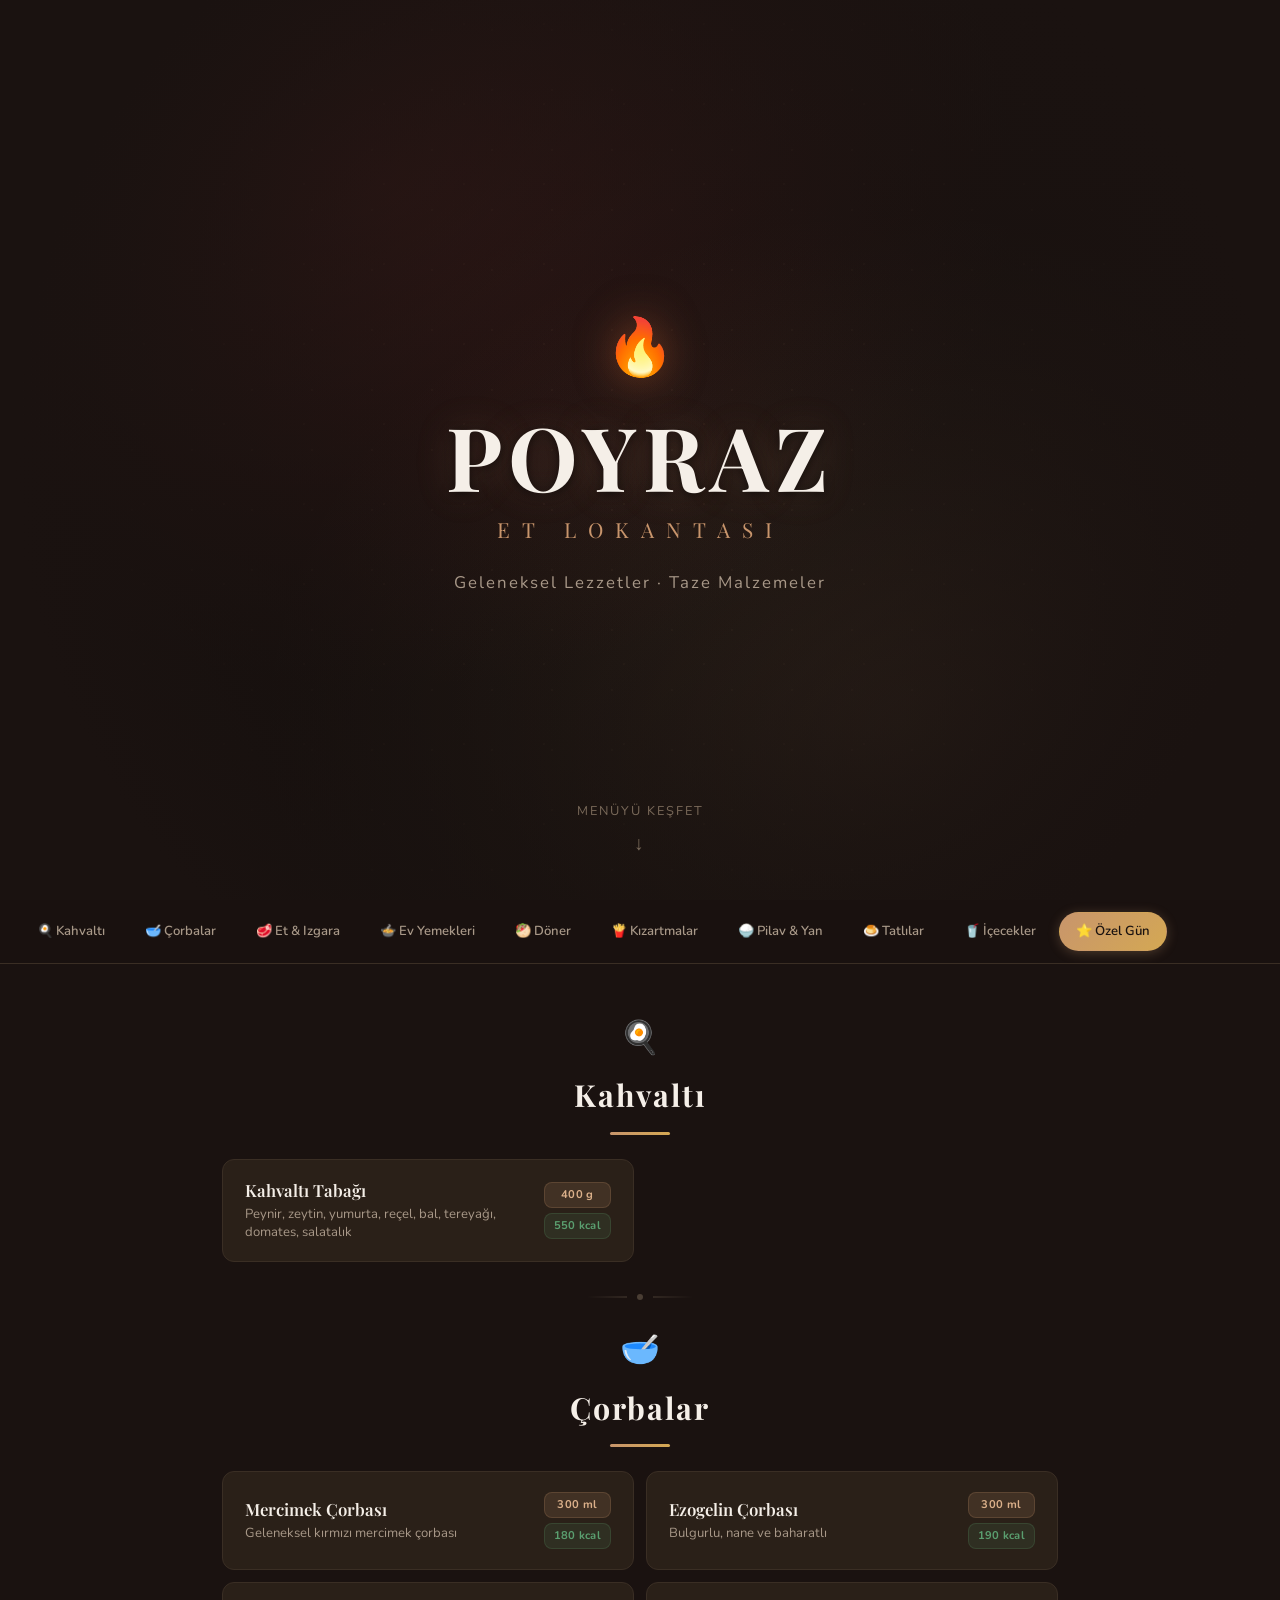
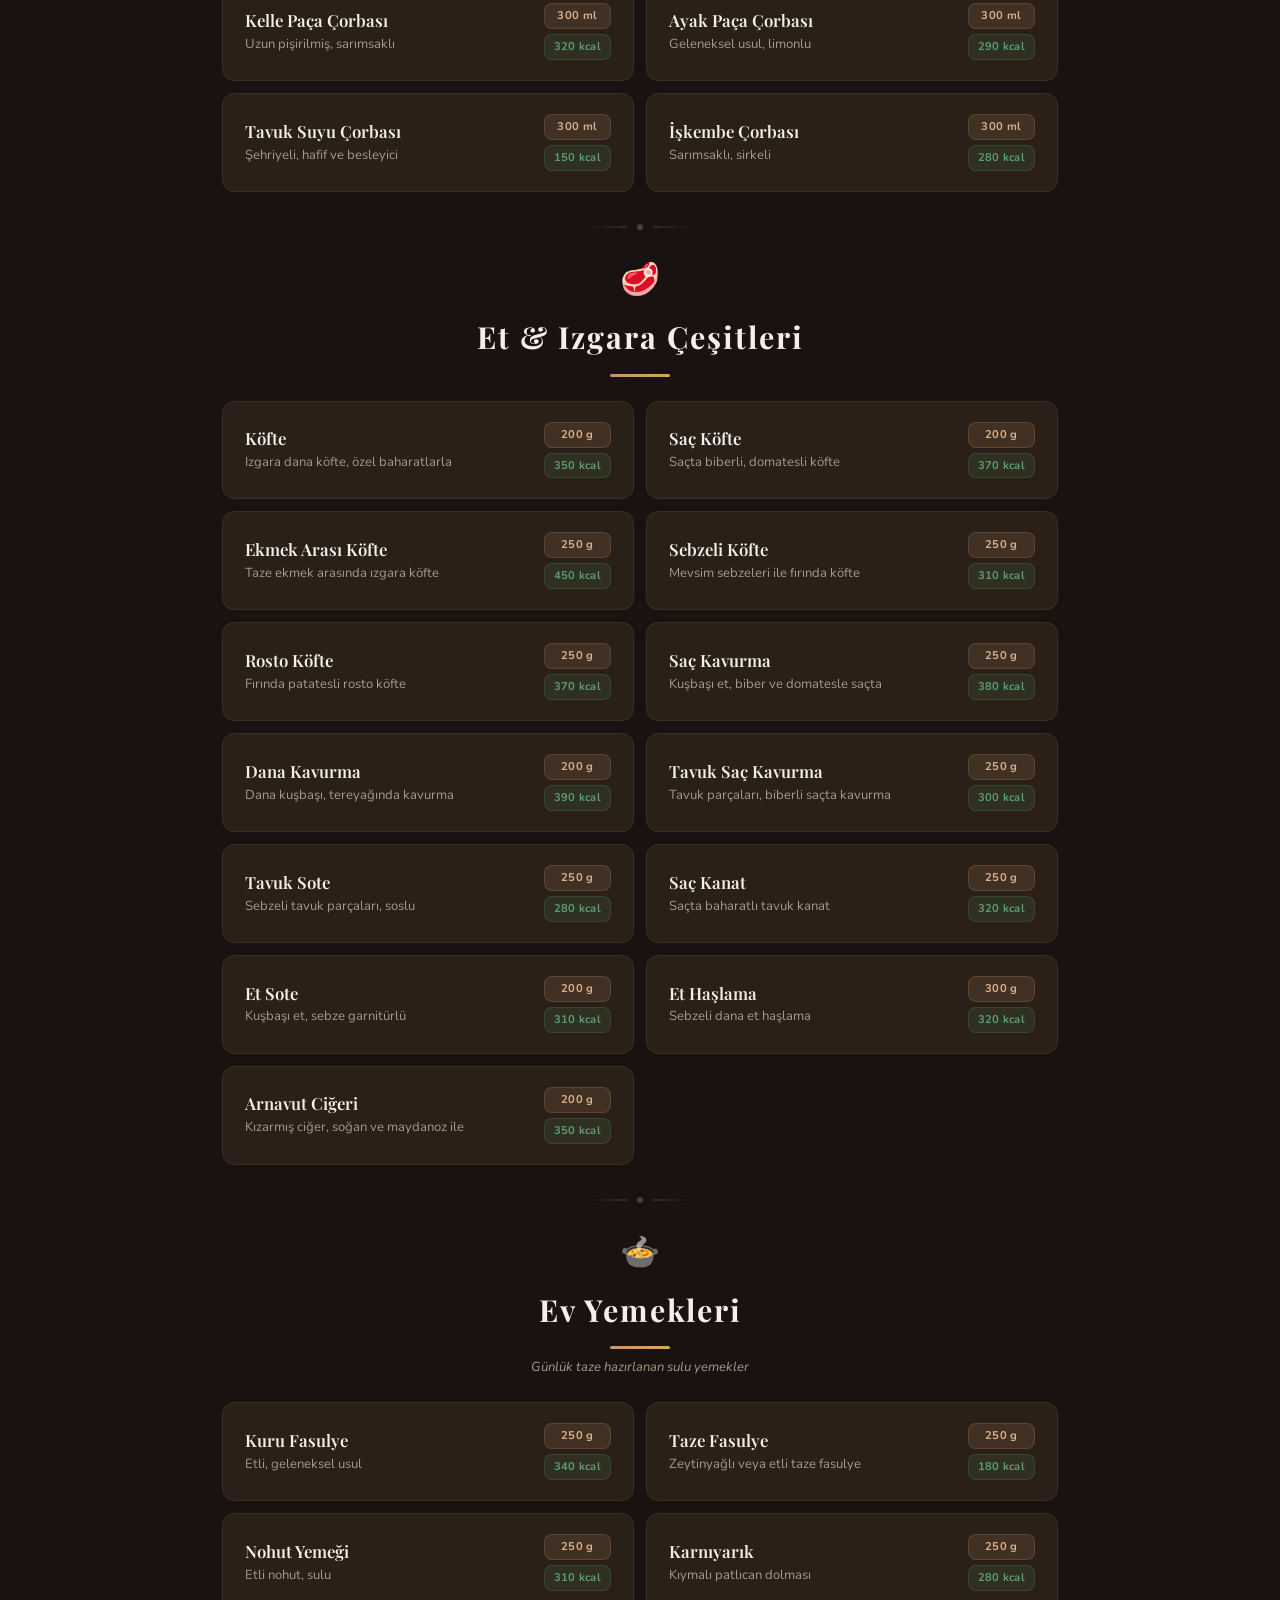
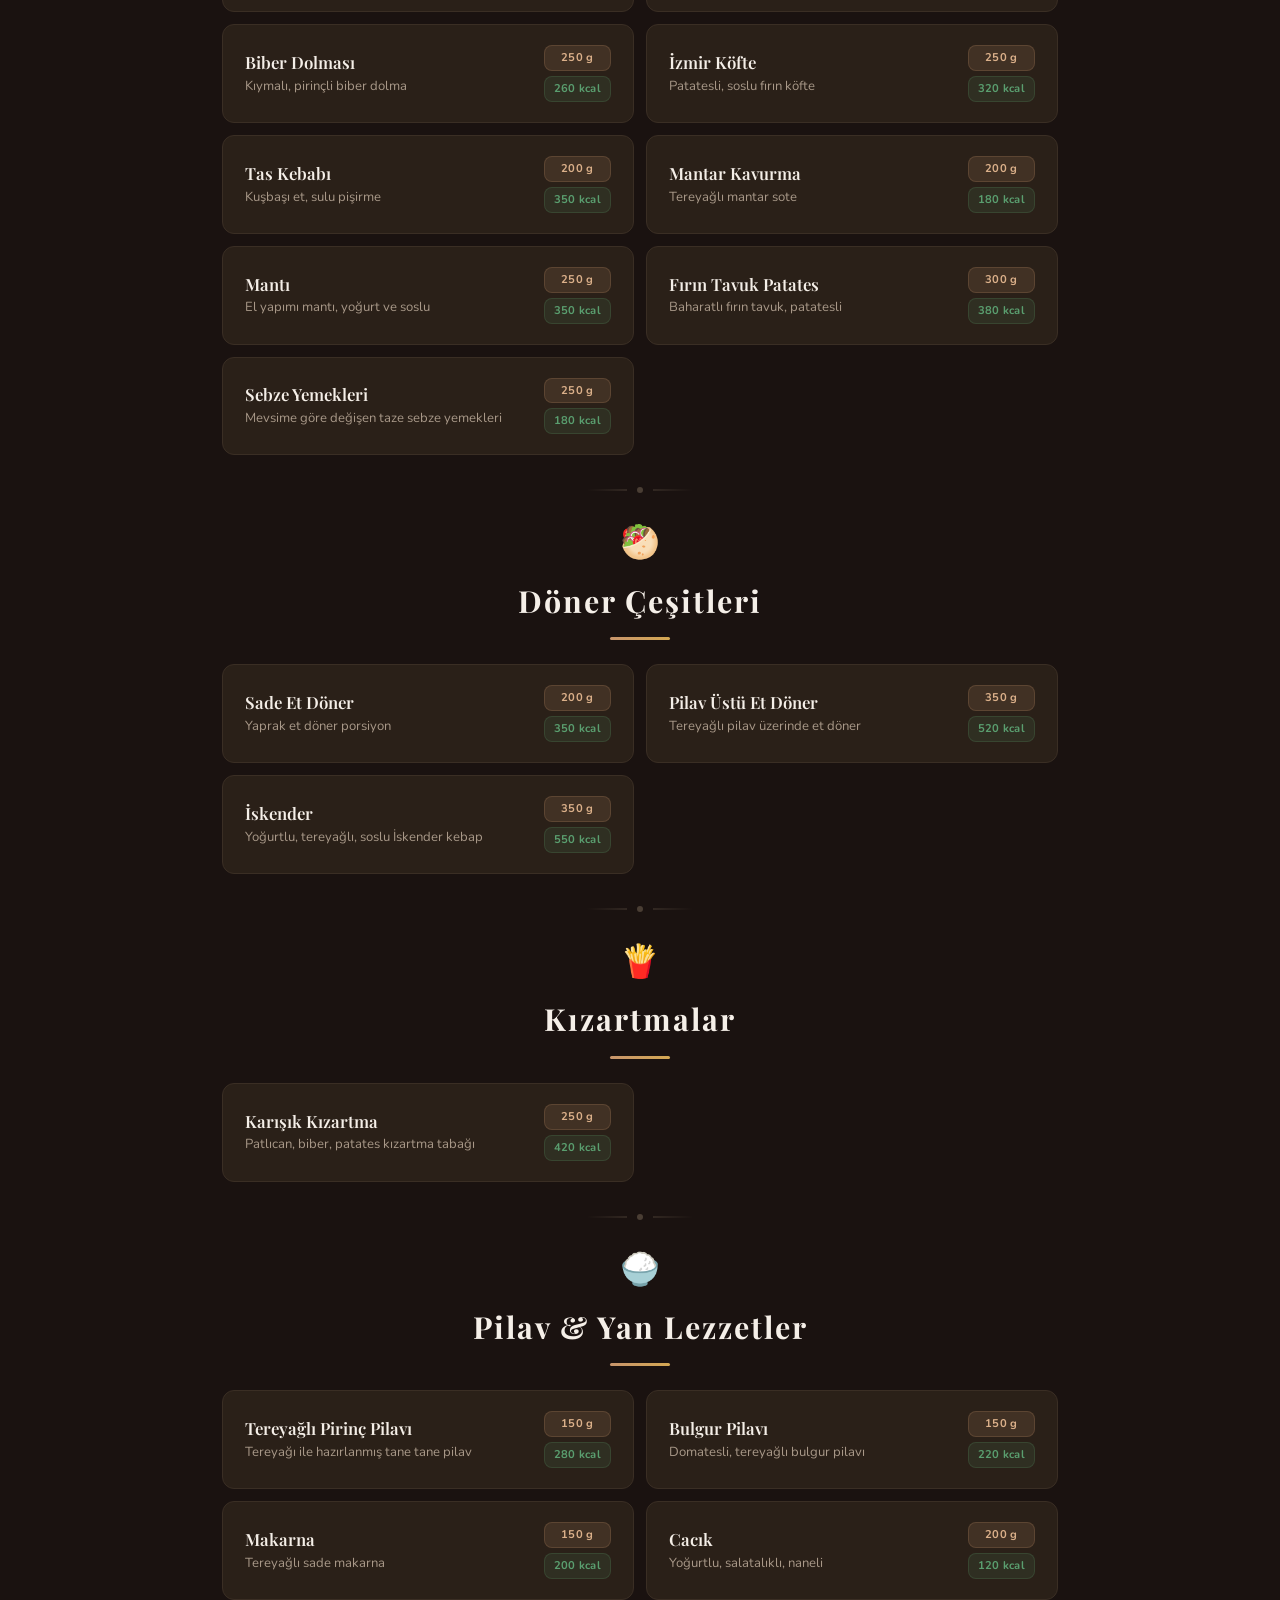
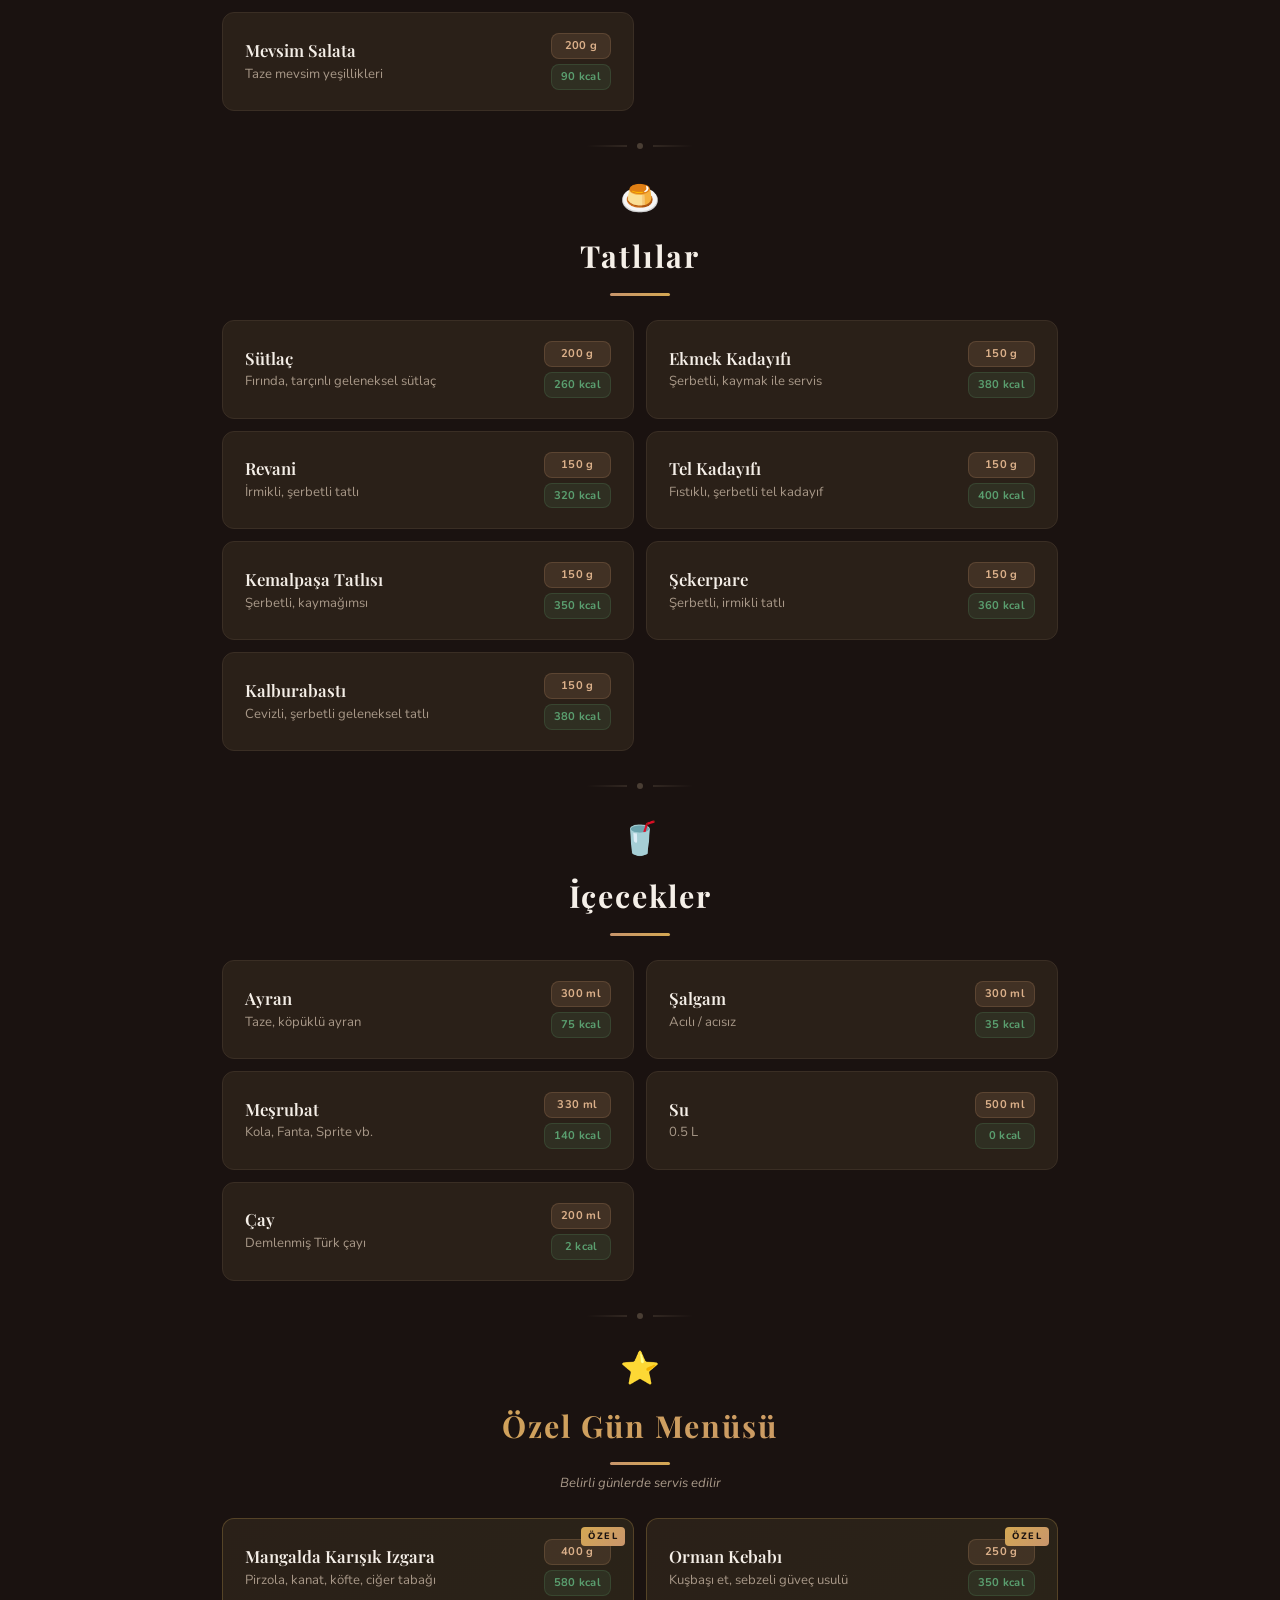
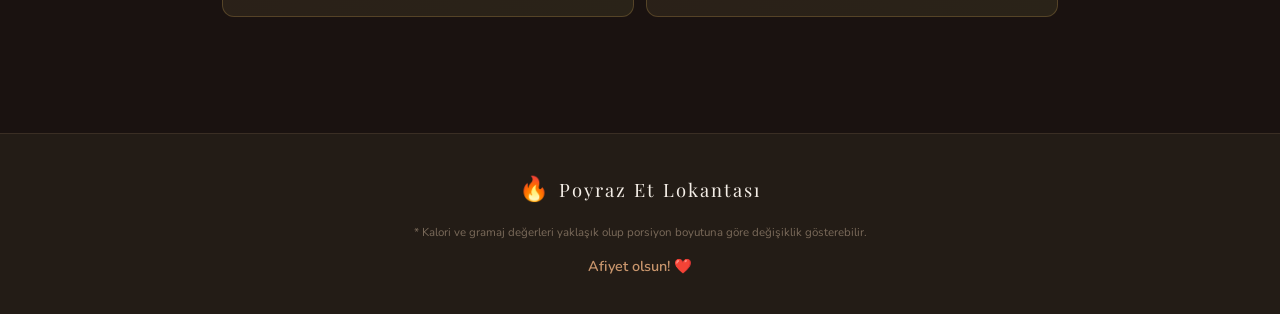
==== index.html @ df03759b "Poyraz Et Lokantası - Dijital Menü" ====
<!DOCTYPE html>
<html lang="tr">
<head>
    <meta charset="UTF-8">
    <meta name="viewport" content="width=device-width, initial-scale=1.0, maximum-scale=5.0">
    <title>Poyraz Et Lokantası - Menü</title>
    <meta name="description" content="Poyraz Et Lokantası dijital menüsü. Taze, lezzetli ev yemekleri ve ızgara çeşitleri.">
    <meta name="theme-color" content="#1a1210">
    <link rel="preconnect" href="https://fonts.googleapis.com">
    <link rel="preconnect" href="https://fonts.gstatic.com" crossorigin>
    <link href="https://fonts.googleapis.com/css2?family=Playfair+Display:wght@400;600;700&family=Nunito:wght@400;500;600;700&display=swap" rel="stylesheet">
    <link rel="stylesheet" href="style.css">
</head>
<body>

    <!-- Hero / Header -->
    <header class="hero">
        <div class="hero-overlay"></div>
        <div class="hero-content">
            <div class="logo-wrapper">
                <div class="logo-icon">🔥</div>
                <h1 class="logo-text">Poyraz</h1>
                <p class="logo-subtitle">ET LOKANTASI</p>
            </div>
            <p class="hero-tagline">Geleneksel Lezzetler · Taze Malzemeler</p>
        </div>
        <div class="scroll-hint">
            <span>Menüyü Keşfet</span>
            <div class="scroll-arrow">↓</div>
        </div>
    </header>

    <!-- Category Navigation -->
    <nav class="category-nav" id="categoryNav">
        <div class="nav-inner">
            <a href="#kahvalti" class="nav-link active">🍳 Kahvaltı</a>
            <a href="#corbalar" class="nav-link">🥣 Çorbalar</a>
            <a href="#et-izgara" class="nav-link">🥩 Et & Izgara</a>
            <a href="#ev-yemekleri" class="nav-link">🍲 Ev Yemekleri</a>
            <a href="#doner" class="nav-link">🥙 Döner</a>
            <a href="#kizartmalar" class="nav-link">🍟 Kızartmalar</a>
            <a href="#pilav-yan" class="nav-link">🍚 Pilav & Yan</a>
            <a href="#tatlilar" class="nav-link">🍮 Tatlılar</a>
            <a href="#icecekler" class="nav-link">🥤 İçecekler</a>
            <a href="#ozel-gun" class="nav-link">⭐ Özel Gün</a>
        </div>
    </nav>

    <!-- Main Menu Content -->
    <main class="menu-container">

        <!-- ═══════════ Kahvaltı ═══════════ -->
        <section class="menu-section reveal-section" id="kahvalti">
            <div class="section-header">
                <span class="section-icon">🍳</span>
                <h2>Kahvaltı</h2>
                <div class="section-line"></div>
            </div>
            <div class="menu-grid">
                <div class="menu-card">
                    <div class="card-content">
                        <h3 class="item-name">Kahvaltı Tabağı</h3>
                        <p class="item-desc">Peynir, zeytin, yumurta, reçel, bal, tereyağı, domates, salatalık</p>
                    </div>
                    <div class="card-info">
                        <span class="badge badge-gram">400 g</span>
                        <span class="badge badge-cal">550 kcal</span>
                    </div>
                </div>
            </div>
        </section>

        <div class="section-divider"><span class="divider-dot"></span></div>

        <!-- ═══════════ Çorbalar ═══════════ -->
        <section class="menu-section reveal-section" id="corbalar">
            <div class="section-header">
                <span class="section-icon">🥣</span>
                <h2>Çorbalar</h2>
                <div class="section-line"></div>
            </div>
            <div class="menu-grid">
                <div class="menu-card">
                    <div class="card-content">
                        <h3 class="item-name">Mercimek Çorbası</h3>
                        <p class="item-desc">Geleneksel kırmızı mercimek çorbası</p>
                    </div>
                    <div class="card-info">
                        <span class="badge badge-gram">300 ml</span>
                        <span class="badge badge-cal">180 kcal</span>
                    </div>
                </div>
                <div class="menu-card">
                    <div class="card-content">
                        <h3 class="item-name">Ezogelin Çorbası</h3>
                        <p class="item-desc">Bulgurlu, nane ve baharatlı</p>
                    </div>
                    <div class="card-info">
                        <span class="badge badge-gram">300 ml</span>
                        <span class="badge badge-cal">190 kcal</span>
                    </div>
                </div>
                <div class="menu-card">
                    <div class="card-content">
                        <h3 class="item-name">Kelle Paça Çorbası</h3>
                        <p class="item-desc">Uzun pişirilmiş, sarımsaklı</p>
                    </div>
                    <div class="card-info">
                        <span class="badge badge-gram">300 ml</span>
                        <span class="badge badge-cal">320 kcal</span>
                    </div>
                </div>
                <div class="menu-card">
                    <div class="card-content">
                        <h3 class="item-name">Ayak Paça Çorbası</h3>
                        <p class="item-desc">Geleneksel usul, limonlu</p>
                    </div>
                    <div class="card-info">
                        <span class="badge badge-gram">300 ml</span>
                        <span class="badge badge-cal">290 kcal</span>
                    </div>
                </div>
                <div class="menu-card">
                    <div class="card-content">
                        <h3 class="item-name">Tavuk Suyu Çorbası</h3>
                        <p class="item-desc">Şehriyeli, hafif ve besleyici</p>
                    </div>
                    <div class="card-info">
                        <span class="badge badge-gram">300 ml</span>
                        <span class="badge badge-cal">150 kcal</span>
                    </div>
                </div>
                <div class="menu-card">
                    <div class="card-content">
                        <h3 class="item-name">İşkembe Çorbası</h3>
                        <p class="item-desc">Sarımsaklı, sirkeli</p>
                    </div>
                    <div class="card-info">
                        <span class="badge badge-gram">300 ml</span>
                        <span class="badge badge-cal">280 kcal</span>
                    </div>
                </div>
            </div>
        </section>

        <div class="section-divider"><span class="divider-dot"></span></div>

        <!-- ═══════════ Et & Izgara ═══════════ -->
        <section class="menu-section reveal-section" id="et-izgara">
            <div class="section-header">
                <span class="section-icon">🥩</span>
                <h2>Et & Izgara Çeşitleri</h2>
                <div class="section-line"></div>
            </div>
            <div class="menu-grid">
                <div class="menu-card">
                    <div class="card-content">
                        <h3 class="item-name">Köfte</h3>
                        <p class="item-desc">Izgara dana köfte, özel baharatlarla</p>
                    </div>
                    <div class="card-info">
                        <span class="badge badge-gram">200 g</span>
                        <span class="badge badge-cal">350 kcal</span>
                    </div>
                </div>
                <div class="menu-card">
                    <div class="card-content">
                        <h3 class="item-name">Saç Köfte</h3>
                        <p class="item-desc">Saçta biberli, domatesli köfte</p>
                    </div>
                    <div class="card-info">
                        <span class="badge badge-gram">200 g</span>
                        <span class="badge badge-cal">370 kcal</span>
                    </div>
                </div>
                <div class="menu-card">
                    <div class="card-content">
                        <h3 class="item-name">Ekmek Arası Köfte</h3>
                        <p class="item-desc">Taze ekmek arasında ızgara köfte</p>
                    </div>
                    <div class="card-info">
                        <span class="badge badge-gram">250 g</span>
                        <span class="badge badge-cal">450 kcal</span>
                    </div>
                </div>
                <div class="menu-card">
                    <div class="card-content">
                        <h3 class="item-name">Sebzeli Köfte</h3>
                        <p class="item-desc">Mevsim sebzeleri ile fırında köfte</p>
                    </div>
                    <div class="card-info">
                        <span class="badge badge-gram">250 g</span>
                        <span class="badge badge-cal">310 kcal</span>
                    </div>
                </div>
                <div class="menu-card">
                    <div class="card-content">
                        <h3 class="item-name">Rosto Köfte</h3>
                        <p class="item-desc">Fırında patatesli rosto köfte</p>
                    </div>
                    <div class="card-info">
                        <span class="badge badge-gram">250 g</span>
                        <span class="badge badge-cal">370 kcal</span>
                    </div>
                </div>
                <div class="menu-card">
                    <div class="card-content">
                        <h3 class="item-name">Saç Kavurma</h3>
                        <p class="item-desc">Kuşbaşı et, biber ve domatesle saçta</p>
                    </div>
                    <div class="card-info">
                        <span class="badge badge-gram">250 g</span>
                        <span class="badge badge-cal">380 kcal</span>
                    </div>
                </div>
                <div class="menu-card">
                    <div class="card-content">
                        <h3 class="item-name">Dana Kavurma</h3>
                        <p class="item-desc">Dana kuşbaşı, tereyağında kavurma</p>
                    </div>
                    <div class="card-info">
                        <span class="badge badge-gram">200 g</span>
                        <span class="badge badge-cal">390 kcal</span>
                    </div>
                </div>
                <div class="menu-card">
                    <div class="card-content">
                        <h3 class="item-name">Tavuk Saç Kavurma</h3>
                        <p class="item-desc">Tavuk parçaları, biberli saçta kavurma</p>
                    </div>
                    <div class="card-info">
                        <span class="badge badge-gram">250 g</span>
                        <span class="badge badge-cal">300 kcal</span>
                    </div>
                </div>
                <div class="menu-card">
                    <div class="card-content">
                        <h3 class="item-name">Tavuk Sote</h3>
                        <p class="item-desc">Sebzeli tavuk parçaları, soslu</p>
                    </div>
                    <div class="card-info">
                        <span class="badge badge-gram">250 g</span>
                        <span class="badge badge-cal">280 kcal</span>
                    </div>
                </div>
                <div class="menu-card">
                    <div class="card-content">
                        <h3 class="item-name">Saç Kanat</h3>
                        <p class="item-desc">Saçta baharatlı tavuk kanat</p>
                    </div>
                    <div class="card-info">
                        <span class="badge badge-gram">250 g</span>
                        <span class="badge badge-cal">320 kcal</span>
                    </div>
                </div>
                <div class="menu-card">
                    <div class="card-content">
                        <h3 class="item-name">Et Sote</h3>
                        <p class="item-desc">Kuşbaşı et, sebze garnitürlü</p>
                    </div>
                    <div class="card-info">
                        <span class="badge badge-gram">200 g</span>
                        <span class="badge badge-cal">310 kcal</span>
                    </div>
                </div>
                <div class="menu-card">
                    <div class="card-content">
                        <h3 class="item-name">Et Haşlama</h3>
                        <p class="item-desc">Sebzeli dana et haşlama</p>
                    </div>
                    <div class="card-info">
                        <span class="badge badge-gram">300 g</span>
                        <span class="badge badge-cal">320 kcal</span>
                    </div>
                </div>
                <div class="menu-card">
                    <div class="card-content">
                        <h3 class="item-name">Arnavut Ciğeri</h3>
                        <p class="item-desc">Kızarmış ciğer, soğan ve maydanoz ile</p>
                    </div>
                    <div class="card-info">
                        <span class="badge badge-gram">200 g</span>
                        <span class="badge badge-cal">350 kcal</span>
                    </div>
                </div>
            </div>
        </section>

        <div class="section-divider"><span class="divider-dot"></span></div>

        <!-- ═══════════ Ev Yemekleri ═══════════ -->
        <section class="menu-section reveal-section" id="ev-yemekleri">
            <div class="section-header">
                <span class="section-icon">🍲</span>
                <h2>Ev Yemekleri</h2>
                <div class="section-line"></div>
                <p class="section-note">Günlük taze hazırlanan sulu yemekler</p>
            </div>
            <div class="menu-grid">
                <div class="menu-card">
                    <div class="card-content">
                        <h3 class="item-name">Kuru Fasulye</h3>
                        <p class="item-desc">Etli, geleneksel usul</p>
                    </div>
                    <div class="card-info">
                        <span class="badge badge-gram">250 g</span>
                        <span class="badge badge-cal">340 kcal</span>
                    </div>
                </div>
                <div class="menu-card">
                    <div class="card-content">
                        <h3 class="item-name">Taze Fasulye</h3>
                        <p class="item-desc">Zeytinyağlı veya etli taze fasulye</p>
                    </div>
                    <div class="card-info">
                        <span class="badge badge-gram">250 g</span>
                        <span class="badge badge-cal">180 kcal</span>
                    </div>
                </div>
                <div class="menu-card">
                    <div class="card-content">
                        <h3 class="item-name">Nohut Yemeği</h3>
                        <p class="item-desc">Etli nohut, sulu</p>
                    </div>
                    <div class="card-info">
                        <span class="badge badge-gram">250 g</span>
                        <span class="badge badge-cal">310 kcal</span>
                    </div>
                </div>
                <div class="menu-card">
                    <div class="card-content">
                        <h3 class="item-name">Karnıyarık</h3>
                        <p class="item-desc">Kıymalı patlıcan dolması</p>
                    </div>
                    <div class="card-info">
                        <span class="badge badge-gram">250 g</span>
                        <span class="badge badge-cal">280 kcal</span>
                    </div>
                </div>
                <div class="menu-card">
                    <div class="card-content">
                        <h3 class="item-name">Biber Dolması</h3>
                        <p class="item-desc">Kıymalı, pirinçli biber dolma</p>
                    </div>
                    <div class="card-info">
                        <span class="badge badge-gram">250 g</span>
                        <span class="badge badge-cal">260 kcal</span>
                    </div>
                </div>
                <div class="menu-card">
                    <div class="card-content">
                        <h3 class="item-name">İzmir Köfte</h3>
                        <p class="item-desc">Patatesli, soslu fırın köfte</p>
                    </div>
                    <div class="card-info">
                        <span class="badge badge-gram">250 g</span>
                        <span class="badge badge-cal">320 kcal</span>
                    </div>
                </div>
                <div class="menu-card">
                    <div class="card-content">
                        <h3 class="item-name">Tas Kebabı</h3>
                        <p class="item-desc">Kuşbaşı et, sulu pişirme</p>
                    </div>
                    <div class="card-info">
                        <span class="badge badge-gram">200 g</span>
                        <span class="badge badge-cal">350 kcal</span>
                    </div>
                </div>
                <div class="menu-card">
                    <div class="card-content">
                        <h3 class="item-name">Mantar Kavurma</h3>
                        <p class="item-desc">Tereyağlı mantar sote</p>
                    </div>
                    <div class="card-info">
                        <span class="badge badge-gram">200 g</span>
                        <span class="badge badge-cal">180 kcal</span>
                    </div>
                </div>
                <div class="menu-card">
                    <div class="card-content">
                        <h3 class="item-name">Mantı</h3>
                        <p class="item-desc">El yapımı mantı, yoğurt ve soslu</p>
                    </div>
                    <div class="card-info">
                        <span class="badge badge-gram">250 g</span>
                        <span class="badge badge-cal">350 kcal</span>
                    </div>
                </div>
                <div class="menu-card">
                    <div class="card-content">
                        <h3 class="item-name">Fırın Tavuk Patates</h3>
                        <p class="item-desc">Baharatlı fırın tavuk, patatesli</p>
                    </div>
                    <div class="card-info">
                        <span class="badge badge-gram">300 g</span>
                        <span class="badge badge-cal">380 kcal</span>
                    </div>
                </div>
                <div class="menu-card">
                    <div class="card-content">
                        <h3 class="item-name">Sebze Yemekleri</h3>
                        <p class="item-desc">Mevsime göre değişen taze sebze yemekleri</p>
                    </div>
                    <div class="card-info">
                        <span class="badge badge-gram">250 g</span>
                        <span class="badge badge-cal">180 kcal</span>
                    </div>
                </div>
            </div>
        </section>

        <div class="section-divider"><span class="divider-dot"></span></div>

        <!-- ═══════════ Döner Çeşitleri ═══════════ -->
        <section class="menu-section reveal-section" id="doner">
            <div class="section-header">
                <span class="section-icon">🥙</span>
                <h2>Döner Çeşitleri</h2>
                <div class="section-line"></div>
            </div>
            <div class="menu-grid">
                <div class="menu-card">
                    <div class="card-content">
                        <h3 class="item-name">Sade Et Döner</h3>
                        <p class="item-desc">Yaprak et döner porsiyon</p>
                    </div>
                    <div class="card-info">
                        <span class="badge badge-gram">200 g</span>
                        <span class="badge badge-cal">350 kcal</span>
                    </div>
                </div>
                <div class="menu-card">
                    <div class="card-content">
                        <h3 class="item-name">Pilav Üstü Et Döner</h3>
                        <p class="item-desc">Tereyağlı pilav üzerinde et döner</p>
                    </div>
                    <div class="card-info">
                        <span class="badge badge-gram">350 g</span>
                        <span class="badge badge-cal">520 kcal</span>
                    </div>
                </div>
                <div class="menu-card">
                    <div class="card-content">
                        <h3 class="item-name">İskender</h3>
                        <p class="item-desc">Yoğurtlu, tereyağlı, soslu İskender kebap</p>
                    </div>
                    <div class="card-info">
                        <span class="badge badge-gram">350 g</span>
                        <span class="badge badge-cal">550 kcal</span>
                    </div>
                </div>
            </div>
        </section>

        <div class="section-divider"><span class="divider-dot"></span></div>

        <!-- ═══════════ Kızartmalar ═══════════ -->
        <section class="menu-section reveal-section" id="kizartmalar">
            <div class="section-header">
                <span class="section-icon">🍟</span>
                <h2>Kızartmalar</h2>
                <div class="section-line"></div>
            </div>
            <div class="menu-grid">
                <div class="menu-card">
                    <div class="card-content">
                        <h3 class="item-name">Karışık Kızartma</h3>
                        <p class="item-desc">Patlıcan, biber, patates kızartma tabağı</p>
                    </div>
                    <div class="card-info">
                        <span class="badge badge-gram">250 g</span>
                        <span class="badge badge-cal">420 kcal</span>
                    </div>
                </div>
            </div>
        </section>

        <div class="section-divider"><span class="divider-dot"></span></div>

        <!-- ═══════════ Pilav & Yan ═══════════ -->
        <section class="menu-section reveal-section" id="pilav-yan">
            <div class="section-header">
                <span class="section-icon">🍚</span>
                <h2>Pilav & Yan Lezzetler</h2>
                <div class="section-line"></div>
            </div>
            <div class="menu-grid">
                <div class="menu-card">
                    <div class="card-content">
                        <h3 class="item-name">Tereyağlı Pirinç Pilavı</h3>
                        <p class="item-desc">Tereyağı ile hazırlanmış tane tane pilav</p>
                    </div>
                    <div class="card-info">
                        <span class="badge badge-gram">150 g</span>
                        <span class="badge badge-cal">280 kcal</span>
                    </div>
                </div>
                <div class="menu-card">
                    <div class="card-content">
                        <h3 class="item-name">Bulgur Pilavı</h3>
                        <p class="item-desc">Domatesli, tereyağlı bulgur pilavı</p>
                    </div>
                    <div class="card-info">
                        <span class="badge badge-gram">150 g</span>
                        <span class="badge badge-cal">220 kcal</span>
                    </div>
                </div>
                <div class="menu-card">
                    <div class="card-content">
                        <h3 class="item-name">Makarna</h3>
                        <p class="item-desc">Tereyağlı sade makarna</p>
                    </div>
                    <div class="card-info">
                        <span class="badge badge-gram">150 g</span>
                        <span class="badge badge-cal">200 kcal</span>
                    </div>
                </div>
                <div class="menu-card">
                    <div class="card-content">
                        <h3 class="item-name">Cacık</h3>
                        <p class="item-desc">Yoğurtlu, salatalıklı, naneli</p>
                    </div>
                    <div class="card-info">
                        <span class="badge badge-gram">200 g</span>
                        <span class="badge badge-cal">120 kcal</span>
                    </div>
                </div>
                <div class="menu-card">
                    <div class="card-content">
                        <h3 class="item-name">Mevsim Salata</h3>
                        <p class="item-desc">Taze mevsim yeşillikleri</p>
                    </div>
                    <div class="card-info">
                        <span class="badge badge-gram">200 g</span>
                        <span class="badge badge-cal">90 kcal</span>
                    </div>
                </div>
            </div>
        </section>

        <div class="section-divider"><span class="divider-dot"></span></div>

        <!-- ═══════════ Tatlılar ═══════════ -->
        <section class="menu-section reveal-section" id="tatlilar">
            <div class="section-header">
                <span class="section-icon">🍮</span>
                <h2>Tatlılar</h2>
                <div class="section-line"></div>
            </div>
            <div class="menu-grid">
                <div class="menu-card">
                    <div class="card-content">
                        <h3 class="item-name">Sütlaç</h3>
                        <p class="item-desc">Fırında, tarçınlı geleneksel sütlaç</p>
                    </div>
                    <div class="card-info">
                        <span class="badge badge-gram">200 g</span>
                        <span class="badge badge-cal">260 kcal</span>
                    </div>
                </div>
                <div class="menu-card">
                    <div class="card-content">
                        <h3 class="item-name">Ekmek Kadayıfı</h3>
                        <p class="item-desc">Şerbetli, kaymak ile servis</p>
                    </div>
                    <div class="card-info">
                        <span class="badge badge-gram">150 g</span>
                        <span class="badge badge-cal">380 kcal</span>
                    </div>
                </div>
                <div class="menu-card">
                    <div class="card-content">
                        <h3 class="item-name">Revani</h3>
                        <p class="item-desc">İrmikli, şerbetli tatlı</p>
                    </div>
                    <div class="card-info">
                        <span class="badge badge-gram">150 g</span>
                        <span class="badge badge-cal">320 kcal</span>
                    </div>
                </div>
                <div class="menu-card">
                    <div class="card-content">
                        <h3 class="item-name">Tel Kadayıfı</h3>
                        <p class="item-desc">Fıstıklı, şerbetli tel kadayıf</p>
                    </div>
                    <div class="card-info">
                        <span class="badge badge-gram">150 g</span>
                        <span class="badge badge-cal">400 kcal</span>
                    </div>
                </div>
                <div class="menu-card">
                    <div class="card-content">
                        <h3 class="item-name">Kemalpaşa Tatlısı</h3>
                        <p class="item-desc">Şerbetli, kaymağımsı</p>
                    </div>
                    <div class="card-info">
                        <span class="badge badge-gram">150 g</span>
                        <span class="badge badge-cal">350 kcal</span>
                    </div>
                </div>
                <div class="menu-card">
                    <div class="card-content">
                        <h3 class="item-name">Şekerpare</h3>
                        <p class="item-desc">Şerbetli, irmikli tatlı</p>
                    </div>
                    <div class="card-info">
                        <span class="badge badge-gram">150 g</span>
                        <span class="badge badge-cal">360 kcal</span>
                    </div>
                </div>
                <div class="menu-card">
                    <div class="card-content">
                        <h3 class="item-name">Kalburabastı</h3>
                        <p class="item-desc">Cevizli, şerbetli geleneksel tatlı</p>
                    </div>
                    <div class="card-info">
                        <span class="badge badge-gram">150 g</span>
                        <span class="badge badge-cal">380 kcal</span>
                    </div>
                </div>
            </div>
        </section>

        <div class="section-divider"><span class="divider-dot"></span></div>

        <!-- ═══════════ İçecekler ═══════════ -->
        <section class="menu-section reveal-section" id="icecekler">
            <div class="section-header">
                <span class="section-icon">🥤</span>
                <h2>İçecekler</h2>
                <div class="section-line"></div>
            </div>
            <div class="menu-grid">
                <div class="menu-card">
                    <div class="card-content">
                        <h3 class="item-name">Ayran</h3>
                        <p class="item-desc">Taze, köpüklü ayran</p>
                    </div>
                    <div class="card-info">
                        <span class="badge badge-gram">300 ml</span>
                        <span class="badge badge-cal">75 kcal</span>
                    </div>
                </div>
                <div class="menu-card">
                    <div class="card-content">
                        <h3 class="item-name">Şalgam</h3>
                        <p class="item-desc">Acılı / acısız</p>
                    </div>
                    <div class="card-info">
                        <span class="badge badge-gram">300 ml</span>
                        <span class="badge badge-cal">35 kcal</span>
                    </div>
                </div>
                <div class="menu-card">
                    <div class="card-content">
                        <h3 class="item-name">Meşrubat</h3>
                        <p class="item-desc">Kola, Fanta, Sprite vb.</p>
                    </div>
                    <div class="card-info">
                        <span class="badge badge-gram">330 ml</span>
                        <span class="badge badge-cal">140 kcal</span>
                    </div>
                </div>
                <div class="menu-card">
                    <div class="card-content">
                        <h3 class="item-name">Su</h3>
                        <p class="item-desc">0.5 L</p>
                    </div>
                    <div class="card-info">
                        <span class="badge badge-gram">500 ml</span>
                        <span class="badge badge-cal">0 kcal</span>
                    </div>
                </div>
                <div class="menu-card">
                    <div class="card-content">
                        <h3 class="item-name">Çay</h3>
                        <p class="item-desc">Demlenmiş Türk çayı</p>
                    </div>
                    <div class="card-info">
                        <span class="badge badge-gram">200 ml</span>
                        <span class="badge badge-cal">2 kcal</span>
                    </div>
                </div>
            </div>
        </section>

        <div class="section-divider"><span class="divider-dot"></span></div>

        <!-- ═══════════ Özel Gün ═══════════ -->
        <section class="menu-section special-section reveal-section" id="ozel-gun">
            <div class="section-header">
                <span class="section-icon">⭐</span>
                <h2>Özel Gün Menüsü</h2>
                <div class="section-line"></div>
                <p class="section-note">Belirli günlerde servis edilir</p>
            </div>
            <div class="menu-grid">
                <div class="menu-card card-special">
                    <div class="special-badge">ÖZEL</div>
                    <div class="card-content">
                        <h3 class="item-name">Mangalda Karışık Izgara</h3>
                        <p class="item-desc">Pirzola, kanat, köfte, ciğer tabağı</p>
                    </div>
                    <div class="card-info">
                        <span class="badge badge-gram">400 g</span>
                        <span class="badge badge-cal">580 kcal</span>
                    </div>
                </div>
                <div class="menu-card card-special">
                    <div class="special-badge">ÖZEL</div>
                    <div class="card-content">
                        <h3 class="item-name">Orman Kebabı</h3>
                        <p class="item-desc">Kuşbaşı et, sebzeli güveç usulü</p>
                    </div>
                    <div class="card-info">
                        <span class="badge badge-gram">250 g</span>
                        <span class="badge badge-cal">350 kcal</span>
                    </div>
                </div>
            </div>
        </section>

    </main>

    <!-- Footer -->
    <footer class="footer">
        <div class="footer-content">
            <div class="footer-logo">
                <span class="footer-icon">🔥</span>
                <span class="footer-name">Poyraz Et Lokantası</span>
            </div>
            <p class="footer-note">
                * Kalori ve gramaj değerleri yaklaşık olup porsiyon boyutuna göre değişiklik gösterebilir.
            </p>
            <p class="footer-love">Afiyet olsun! ❤️</p>
        </div>
    </footer>

    <script src="script.js"></script>
</body>
</html>
---- style.css ----
/* ==========================================
   Poyraz Et Lokantası - Digital Menu Styles
   Warm Rustic Theme — v2 (Smooth + Responsive)
   ========================================== */

/* === CSS Variables === */
:root {
    --color-bg: #1a1210;
    --color-bg-card: #2a2018;
    --color-bg-card-hover: #352a1e;
    --color-surface: #231c16;
    --color-primary: #c8956c;
    --color-primary-light: #dbb08a;
    --color-primary-dark: #a07050;
    --color-accent: #8b2e2e;
    --color-accent-light: #b84040;
    --color-gold: #d4a853;
    --color-gold-light: #e8c67a;
    --color-text: #f0e6dc;
    --color-text-muted: #a89888;
    --color-text-subtle: #7a6a5a;
    --color-border: #3a2e24;
    --color-border-light: #4a3e34;
    --color-success: #5a9e6f;
    --color-cream: #f5efe8;

    --font-display: 'Playfair Display', Georgia, serif;
    --font-body: 'Nunito', 'Segoe UI', sans-serif;

    --radius-sm: 8px;
    --radius-md: 12px;
    --radius-lg: 20px;
    --radius-xl: 28px;

    --shadow-card: 0 4px 20px rgba(0,0,0,0.3);
    --shadow-card-hover: 0 8px 32px rgba(0,0,0,0.4);
    --shadow-glow: 0 0 30px rgba(200,149,108,0.15);

    --nav-height: 56px;
}

/* === Reset & Base === */
*, *::before, *::after {
    margin: 0;
    padding: 0;
    box-sizing: border-box;
}

html {
    scroll-behavior: smooth;
    scroll-padding-top: calc(var(--nav-height) + 16px);
}

body {
    font-family: var(--font-body);
    background-color: var(--color-bg);
    color: var(--color-text);
    line-height: 1.6;
    -webkit-font-smoothing: antialiased;
    overflow-x: hidden;
}

/* ============================================
   HERO SECTION
   ============================================ */
.hero {
    position: relative;
    min-height: 100vh;
    min-height: 100dvh;
    display: flex;
    flex-direction: column;
    align-items: center;
    justify-content: center;
    background:
        radial-gradient(ellipse at 30% 20%, rgba(139,46,46,0.25) 0%, transparent 50%),
        radial-gradient(ellipse at 70% 80%, rgba(200,149,108,0.15) 0%, transparent 50%),
        linear-gradient(180deg, #1a1210 0%, #0f0c0a 100%);
    overflow: hidden;
}

.hero::before {
    content: '';
    position: absolute;
    inset: 0;
    background-image:
        radial-gradient(circle at 20% 50%, rgba(200,149,108,0.05) 1px, transparent 1px),
        radial-gradient(circle at 80% 30%, rgba(200,149,108,0.05) 1px, transparent 1px);
    background-size: 60px 60px, 80px 80px;
    animation: subtleFloat 20s ease-in-out infinite;
}

@keyframes subtleFloat {
    0%, 100% { transform: translateY(0); }
    50% { transform: translateY(-10px); }
}

.hero-overlay {
    position: absolute;
    inset: 0;
    background: radial-gradient(circle at center, transparent 0%, var(--color-bg) 80%);
}

.hero-content {
    position: relative;
    z-index: 2;
    text-align: center;
    padding: 20px;
}

.logo-wrapper { margin-bottom: 24px; }

.logo-icon {
    font-size: 3.5rem;
    margin-bottom: 16px;
    filter: drop-shadow(0 0 20px rgba(200,100,50,0.5));
    animation: flicker 3s ease-in-out infinite;
}

@keyframes flicker {
    0%, 100% { opacity: 1; transform: scale(1); }
    50% { opacity: 0.85; transform: scale(1.05); }
}

.logo-text {
    font-family: var(--font-display);
    font-size: clamp(3rem, 8vw, 5.5rem);
    font-weight: 700;
    color: var(--color-cream);
    letter-spacing: 6px;
    text-transform: uppercase;
    text-shadow:
        0 2px 10px rgba(0,0,0,0.5),
        0 0 40px rgba(200,149,108,0.2);
    line-height: 1.1;
}

.logo-subtitle {
    font-family: var(--font-display);
    font-size: clamp(0.9rem, 2.5vw, 1.3rem);
    color: var(--color-primary);
    letter-spacing: 12px;
    text-transform: uppercase;
    margin-top: 8px;
    font-weight: 400;
}

.hero-tagline {
    font-size: clamp(0.85rem, 2vw, 1.05rem);
    color: var(--color-text-muted);
    letter-spacing: 2px;
    margin-top: 20px;
}

.scroll-hint {
    position: absolute;
    bottom: 40px;
    left: 50%;
    transform: translateX(-50%);
    z-index: 2;
    display: flex;
    flex-direction: column;
    align-items: center;
    gap: 8px;
    color: var(--color-text-subtle);
    font-size: 0.8rem;
    letter-spacing: 2px;
    text-transform: uppercase;
    animation: fadeInUp 1.5s ease 1s both;
}

.scroll-arrow {
    font-size: 1.2rem;
    animation: bounce 2s ease-in-out infinite;
}

@keyframes bounce {
    0%, 100% { transform: translateY(0); }
    50% { transform: translateY(8px); }
}

@keyframes fadeInUp {
    from { opacity: 0; transform: translateX(-50%) translateY(20px); }
    to { opacity: 1; transform: translateX(-50%) translateY(0); }
}

/* ============================================
   CATEGORY NAVIGATION (Sticky)
   ============================================ */
.category-nav {
    position: sticky;
    top: 0;
    z-index: 100;
    background: rgba(26,18,16,0.92);
    backdrop-filter: blur(20px);
    -webkit-backdrop-filter: blur(20px);
    border-bottom: 1px solid var(--color-border);
    transition: box-shadow 0.4s ease;
}

.category-nav.scrolled {
    box-shadow: 0 4px 30px rgba(0,0,0,0.5);
}

.nav-inner {
    display: flex;
    gap: 4px;
    padding: 10px 12px;
    overflow-x: auto;
    scroll-snap-type: x mandatory;
    -ms-overflow-style: none;
    scrollbar-width: none;
}

.nav-inner::-webkit-scrollbar { display: none; }

.nav-link {
    flex-shrink: 0;
    scroll-snap-align: start;
    padding: 7px 14px;
    border-radius: var(--radius-xl);
    font-size: 0.78rem;
    font-weight: 600;
    color: var(--color-text-muted);
    text-decoration: none;
    white-space: nowrap;
    transition: all 0.3s ease;
    border: 1px solid transparent;
}

.nav-link:hover {
    color: var(--color-primary-light);
    background: rgba(200,149,108,0.1);
}

.nav-link.active {
    color: var(--color-bg);
    background: linear-gradient(135deg, var(--color-primary), var(--color-gold));
    border-color: transparent;
    box-shadow: 0 2px 12px rgba(200,149,108,0.3);
}

/* ============================================
   MENU CONTAINER
   ============================================ */
.menu-container {
    max-width: 900px;
    margin: 0 auto;
    padding: 24px 16px 60px;
}

/* ============================================
   SECTION DIVIDERS (smooth flow between categories)
   ============================================ */
.section-divider {
    display: flex;
    align-items: center;
    justify-content: center;
    padding: 16px 0;
}

.divider-dot {
    display: block;
    width: 6px;
    height: 6px;
    border-radius: 50%;
    background: var(--color-border-light);
    position: relative;
}

.divider-dot::before,
.divider-dot::after {
    content: '';
    position: absolute;
    top: 50%;
    width: 40px;
    height: 1px;
    background: linear-gradient(90deg, transparent, var(--color-border-light));
}

.divider-dot::before {
    right: 16px;
    transform: translateY(-50%);
    background: linear-gradient(90deg, transparent, var(--color-border-light));
}

.divider-dot::after {
    left: 16px;
    transform: translateY(-50%);
    background: linear-gradient(90deg, var(--color-border-light), transparent);
}

/* ============================================
   MENU SECTIONS (Reveal animation)
   ============================================ */
.menu-section {
    margin-bottom: 12px;
}

/* Reveal animation classes - controlled by JS IntersectionObserver */
.reveal-section {
    opacity: 0;
    transform: translateY(30px);
    transition: opacity 0.7s cubic-bezier(0.25, 0.46, 0.45, 0.94),
                transform 0.7s cubic-bezier(0.25, 0.46, 0.45, 0.94);
}

.reveal-section.revealed {
    opacity: 1;
    transform: translateY(0);
}

.section-header {
    text-align: center;
    margin-bottom: 24px;
    padding-top: 8px;
}

.section-icon {
    font-size: 2rem;
    display: block;
    margin-bottom: 8px;
}

.section-header h2 {
    font-family: var(--font-display);
    font-size: clamp(1.4rem, 4vw, 1.9rem);
    font-weight: 700;
    color: var(--color-cream);
    letter-spacing: 2px;
}

.section-line {
    width: 60px;
    height: 3px;
    background: linear-gradient(90deg, var(--color-primary), var(--color-gold));
    margin: 12px auto 0;
    border-radius: 2px;
}

.section-note {
    font-size: 0.82rem;
    color: var(--color-text-muted);
    margin-top: 8px;
    font-style: italic;
}

/* ============================================
   MENU GRID
   ============================================ */
.menu-grid {
    display: grid;
    grid-template-columns: 1fr;
    gap: 10px;
}

/* ============================================
   MENU CARD
   ============================================ */
.menu-card {
    position: relative;
    background: var(--color-bg-card);
    border: 1px solid var(--color-border);
    border-radius: var(--radius-md);
    padding: 16px;
    display: flex;
    align-items: center;
    justify-content: space-between;
    gap: 12px;
    transition: all 0.35s cubic-bezier(0.4, 0, 0.2, 1);
    overflow: hidden;
    /* Card stagger animation — set by JS */
    opacity: 0;
    transform: translateY(12px);
}

.menu-card.card-visible {
    opacity: 1;
    transform: translateY(0);
}

.menu-card::before {
    content: '';
    position: absolute;
    left: 0;
    top: 0;
    bottom: 0;
    width: 3px;
    background: linear-gradient(180deg, var(--color-primary), var(--color-gold));
    opacity: 0;
    transition: opacity 0.35s ease;
}

.menu-card:hover {
    background: var(--color-bg-card-hover);
    border-color: var(--color-border-light);
    box-shadow: var(--shadow-card);
    transform: translateY(-2px);
}

.menu-card:hover::before {
    opacity: 1;
}

.card-content {
    flex: 1;
    min-width: 0;
}

.item-name {
    font-family: var(--font-display);
    font-size: 1rem;
    font-weight: 600;
    color: var(--color-cream);
    margin-bottom: 3px;
    line-height: 1.3;
}

.item-desc {
    font-size: 0.78rem;
    color: var(--color-text-muted);
    line-height: 1.4;
}

.card-info {
    display: flex;
    flex-direction: column;
    gap: 5px;
    flex-shrink: 0;
}

/* ============================================
   BADGES
   ============================================ */
.badge {
    display: inline-flex;
    align-items: center;
    justify-content: center;
    padding: 3px 9px;
    border-radius: var(--radius-sm);
    font-size: 0.7rem;
    font-weight: 700;
    letter-spacing: 0.3px;
    white-space: nowrap;
}

.badge-gram {
    background: rgba(200,149,108,0.15);
    color: var(--color-primary-light);
    border: 1px solid rgba(200,149,108,0.2);
}

.badge-cal {
    background: rgba(90,158,111,0.12);
    color: var(--color-success);
    border: 1px solid rgba(90,158,111,0.2);
}

/* ============================================
   SPECIAL CARDS (Özel Gün)
   ============================================ */
.special-section .section-header h2 {
    background: linear-gradient(135deg, var(--color-gold), var(--color-primary));
    -webkit-background-clip: text;
    -webkit-text-fill-color: transparent;
    background-clip: text;
}

.card-special {
    border-color: rgba(212,168,83,0.25);
    background: linear-gradient(135deg, rgba(42,32,24,1), rgba(42,35,24,1));
}

.card-special:hover {
    border-color: rgba(212,168,83,0.4);
    box-shadow: var(--shadow-card), var(--shadow-glow);
}

.special-badge {
    position: absolute;
    top: 8px;
    right: 8px;
    background: linear-gradient(135deg, var(--color-gold), var(--color-primary));
    color: var(--color-bg);
    font-size: 0.58rem;
    font-weight: 800;
    padding: 2px 7px;
    border-radius: 4px;
    letter-spacing: 1.5px;
}

/* ============================================
   FOOTER
   ============================================ */
.footer {
    background: var(--color-surface);
    border-top: 1px solid var(--color-border);
    padding: 36px 20px;
    text-align: center;
}

.footer-content {
    max-width: 600px;
    margin: 0 auto;
}

.footer-logo {
    display: flex;
    align-items: center;
    justify-content: center;
    gap: 10px;
    margin-bottom: 14px;
}

.footer-icon { font-size: 1.5rem; }

.footer-name {
    font-family: var(--font-display);
    font-size: 1.15rem;
    color: var(--color-cream);
    letter-spacing: 2px;
}

.footer-note {
    font-size: 0.72rem;
    color: var(--color-text-subtle);
    line-height: 1.6;
    margin-bottom: 14px;
}

.footer-love {
    font-size: 0.9rem;
    color: var(--color-primary);
    font-weight: 600;
}

/* ============================================
   RESPONSIVE — MOBILE FIRST
   ============================================ */

/* Extra small phones (< 360px) */
@media (max-width: 359px) {
    .nav-link {
        padding: 5px 10px;
        font-size: 0.7rem;
    }

    .menu-card {
        padding: 12px;
        gap: 8px;
    }

    .item-name { font-size: 0.88rem; }
    .item-desc { font-size: 0.72rem; }
    .badge { font-size: 0.65rem; padding: 2px 7px; }

    .logo-subtitle { letter-spacing: 6px; }
}

/* Small phones (360–479px) */
@media (min-width: 360px) and (max-width: 479px) {
    .nav-link {
        padding: 6px 12px;
        font-size: 0.74rem;
    }

    .menu-card { padding: 14px; }
    .item-name { font-size: 0.92rem; }
}

/* Standard phones (480–599px) */
@media (min-width: 480px) and (max-width: 599px) {
    .menu-container { padding: 24px 20px 50px; }
}

/* Tablets & large phones (600px+): 2-column grid */
@media (min-width: 600px) {
    .menu-grid {
        grid-template-columns: repeat(2, 1fr);
        gap: 12px;
    }

    .menu-container {
        padding: 32px 24px 80px;
    }

    .menu-section { margin-bottom: 16px; }

    .nav-inner { padding: 12px 20px; gap: 6px; }
    .nav-link { padding: 8px 16px; font-size: 0.82rem; }
}

/* Desktop (900px+) */
@media (min-width: 900px) {
    .menu-container {
        padding: 40px 32px 100px;
    }

    .menu-card { padding: 20px 22px; }
    .item-name { font-size: 1.05rem; }
    .item-desc { font-size: 0.82rem; }
}

/* ============================================
   SMOOTH SCROLLBAR
   ============================================ */
::-webkit-scrollbar { width: 5px; }
::-webkit-scrollbar-track { background: var(--color-bg); }
::-webkit-scrollbar-thumb {
    background: var(--color-border-light);
    border-radius: 3px;
}
::-webkit-scrollbar-thumb:hover { background: var(--color-primary-dark); }

/* ============================================
   SELECTION
   ============================================ */
::selection {
    background: rgba(200,149,108,0.3);
    color: var(--color-cream);
}

/* ============================================
   REDUCED MOTION — accessibility
   ============================================ */
@media (prefers-reduced-motion: reduce) {
    *, *::before, *::after {
        animation-duration: 0.01ms !important;
        animation-iteration-count: 1 !important;
        transition-duration: 0.01ms !important;
    }

    html { scroll-behavior: auto; }

    .reveal-section {
        opacity: 1;
        transform: none;
    }

    .menu-card {
        opacity: 1;
        transform: none;
    }
}
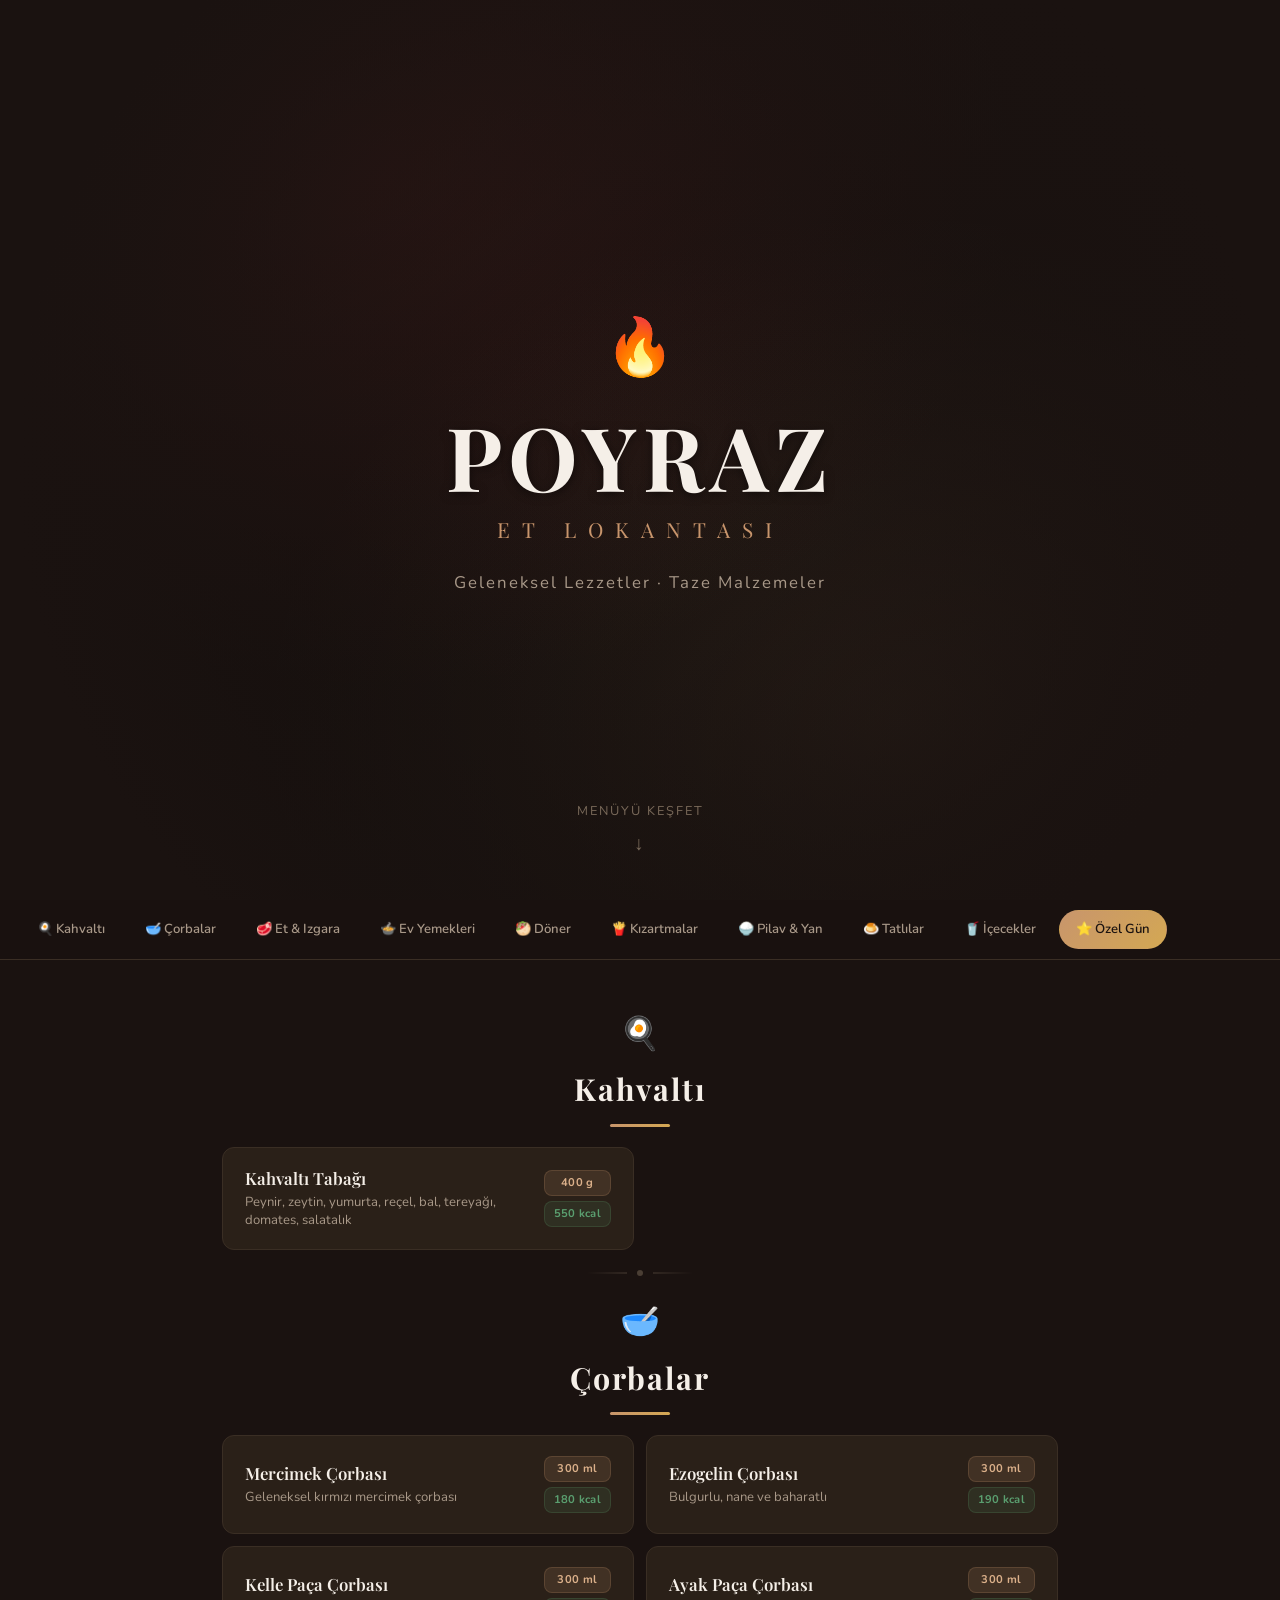
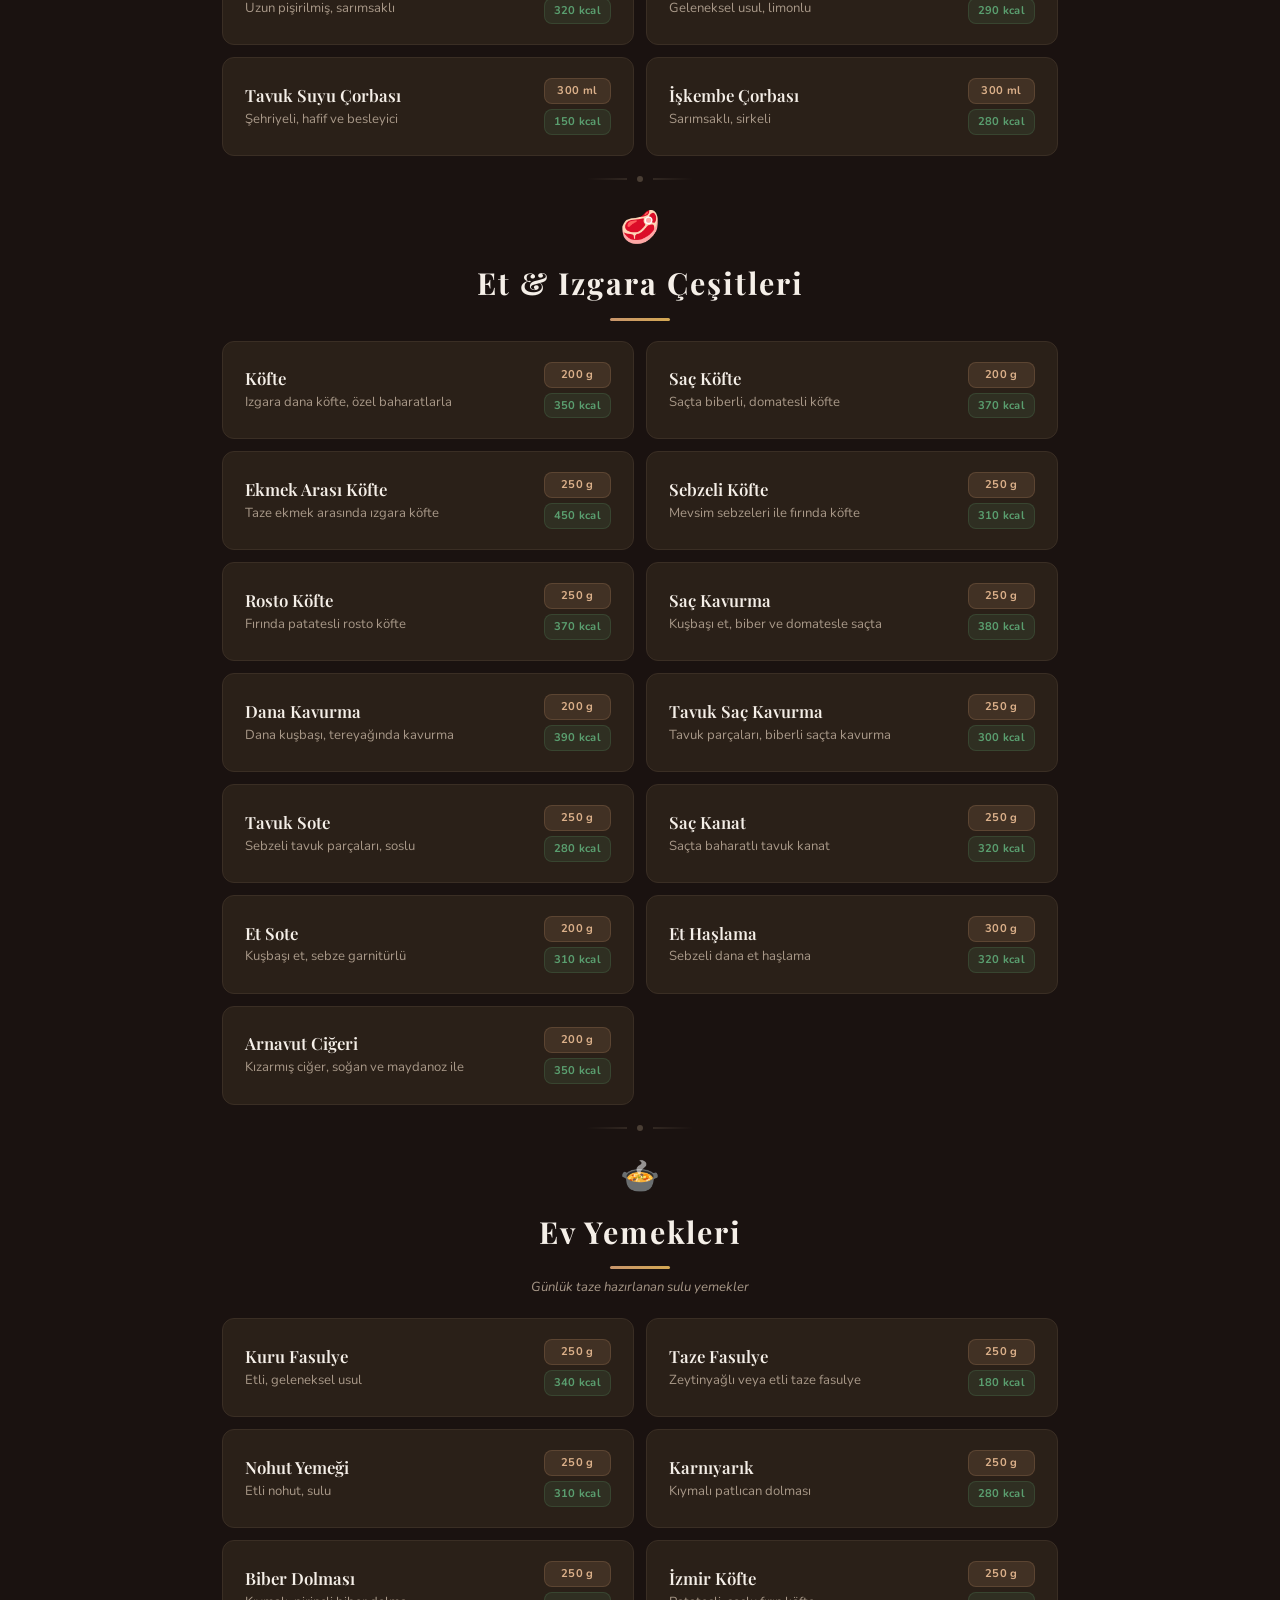
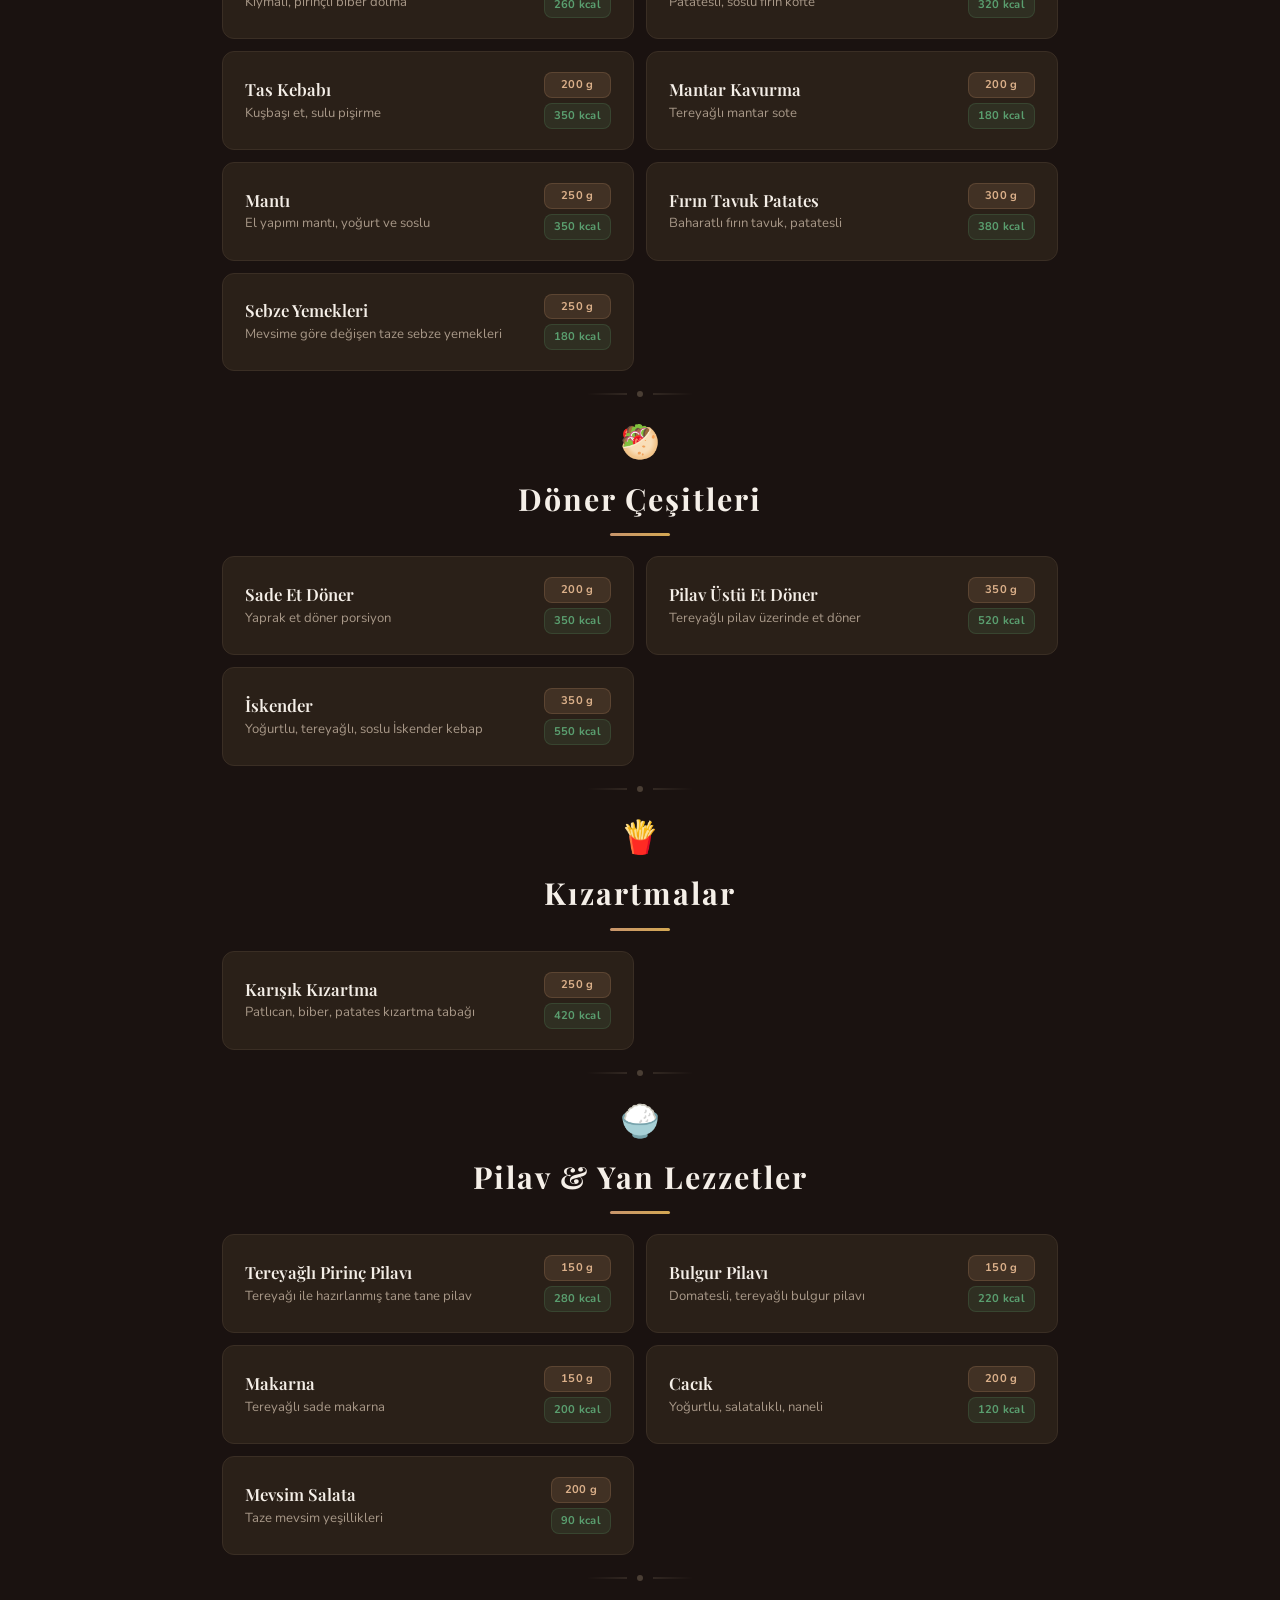
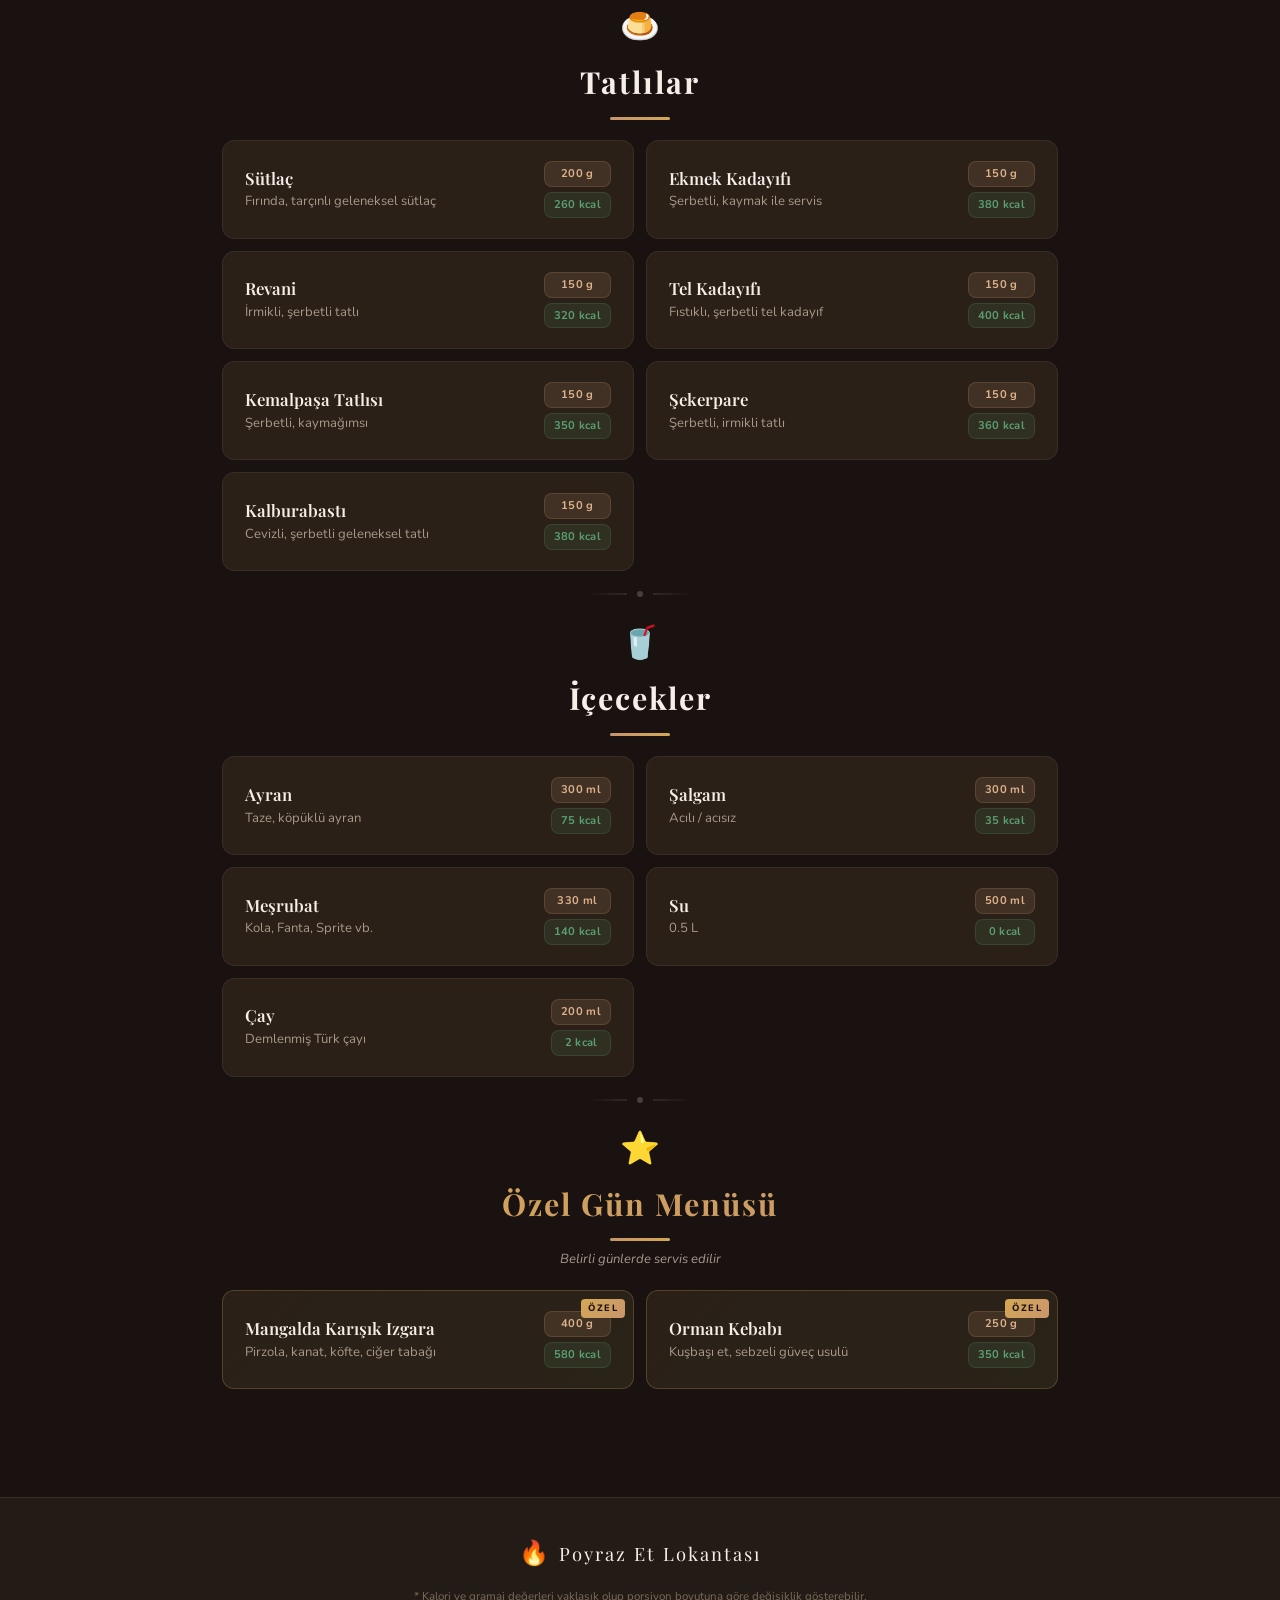
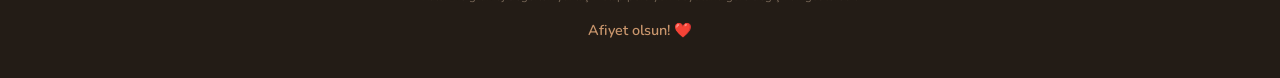
==== commit 0408c724: "v3: performans iyilestirme - akici scroll" ====
--- a/index.html
+++ b/index.html
@@ -50,7 +50,7 @@
     <main class="menu-container">
 
         <!-- ═══════════ Kahvaltı ═══════════ -->
-        <section class="menu-section reveal-section" id="kahvalti">
+        <section class="menu-section" id="kahvalti">
             <div class="section-header">
                 <span class="section-icon">🍳</span>
                 <h2>Kahvaltı</h2>
@@ -73,7 +73,7 @@
         <div class="section-divider"><span class="divider-dot"></span></div>
 
         <!-- ═══════════ Çorbalar ═══════════ -->
-        <section class="menu-section reveal-section" id="corbalar">
+        <section class="menu-section" id="corbalar">
             <div class="section-header">
                 <span class="section-icon">🥣</span>
                 <h2>Çorbalar</h2>
@@ -146,7 +146,7 @@
         <div class="section-divider"><span class="divider-dot"></span></div>
 
         <!-- ═══════════ Et & Izgara ═══════════ -->
-        <section class="menu-section reveal-section" id="et-izgara">
+        <section class="menu-section" id="et-izgara">
             <div class="section-header">
                 <span class="section-icon">🥩</span>
                 <h2>Et & Izgara Çeşitleri</h2>
@@ -289,7 +289,7 @@
         <div class="section-divider"><span class="divider-dot"></span></div>
 
         <!-- ═══════════ Ev Yemekleri ═══════════ -->
-        <section class="menu-section reveal-section" id="ev-yemekleri">
+        <section class="menu-section" id="ev-yemekleri">
             <div class="section-header">
                 <span class="section-icon">🍲</span>
                 <h2>Ev Yemekleri</h2>
--- a/style.css
+++ b/style.css
@@ -1,6 +1,6 @@
 /* ==========================================
    Poyraz Et Lokantası - Digital Menu Styles
-   Warm Rustic Theme — v2 (Smooth + Responsive)
+   Warm Rustic Theme — v3 (Performance-first)
    ========================================== */
 
 /* === CSS Variables === */
@@ -13,7 +13,6 @@
     --color-primary-light: #dbb08a;
     --color-primary-dark: #a07050;
     --color-accent: #8b2e2e;
-    --color-accent-light: #b84040;
     --color-gold: #d4a853;
     --color-gold-light: #e8c67a;
     --color-text: #f0e6dc;
@@ -29,17 +28,14 @@
 
     --radius-sm: 8px;
     --radius-md: 12px;
-    --radius-lg: 20px;
     --radius-xl: 28px;
 
     --shadow-card: 0 4px 20px rgba(0,0,0,0.3);
-    --shadow-card-hover: 0 8px 32px rgba(0,0,0,0.4);
     --shadow-glow: 0 0 30px rgba(200,149,108,0.15);
-
-    --nav-height: 56px;
-}
-
-/* === Reset & Base === */
+    --nav-height: 52px;
+}
+
+/* === Reset === */
 *, *::before, *::after {
     margin: 0;
     padding: 0;
@@ -48,7 +44,7 @@
 
 html {
     scroll-behavior: smooth;
-    scroll-padding-top: calc(var(--nav-height) + 16px);
+    scroll-padding-top: calc(var(--nav-height) + 12px);
 }
 
 body {
@@ -61,7 +57,7 @@
 }
 
 /* ============================================
-   HERO SECTION
+   HERO
    ============================================ */
 .hero {
     position: relative;
@@ -72,26 +68,9 @@
     align-items: center;
     justify-content: center;
     background:
-        radial-gradient(ellipse at 30% 20%, rgba(139,46,46,0.25) 0%, transparent 50%),
-        radial-gradient(ellipse at 70% 80%, rgba(200,149,108,0.15) 0%, transparent 50%),
+        radial-gradient(ellipse at 30% 20%, rgba(139,46,46,0.2) 0%, transparent 50%),
+        radial-gradient(ellipse at 70% 80%, rgba(200,149,108,0.12) 0%, transparent 50%),
         linear-gradient(180deg, #1a1210 0%, #0f0c0a 100%);
-    overflow: hidden;
-}
-
-.hero::before {
-    content: '';
-    position: absolute;
-    inset: 0;
-    background-image:
-        radial-gradient(circle at 20% 50%, rgba(200,149,108,0.05) 1px, transparent 1px),
-        radial-gradient(circle at 80% 30%, rgba(200,149,108,0.05) 1px, transparent 1px);
-    background-size: 60px 60px, 80px 80px;
-    animation: subtleFloat 20s ease-in-out infinite;
-}
-
-@keyframes subtleFloat {
-    0%, 100% { transform: translateY(0); }
-    50% { transform: translateY(-10px); }
 }
 
 .hero-overlay {
@@ -112,7 +91,6 @@
 .logo-icon {
     font-size: 3.5rem;
     margin-bottom: 16px;
-    filter: drop-shadow(0 0 20px rgba(200,100,50,0.5));
     animation: flicker 3s ease-in-out infinite;
 }
 
@@ -128,9 +106,7 @@
     color: var(--color-cream);
     letter-spacing: 6px;
     text-transform: uppercase;
-    text-shadow:
-        0 2px 10px rgba(0,0,0,0.5),
-        0 0 40px rgba(200,149,108,0.2);
+    text-shadow: 0 2px 10px rgba(0,0,0,0.5);
     line-height: 1.1;
 }
 
@@ -141,7 +117,6 @@
     letter-spacing: 12px;
     text-transform: uppercase;
     margin-top: 8px;
-    font-weight: 400;
 }
 
 .hero-tagline {
@@ -165,7 +140,6 @@
     font-size: 0.8rem;
     letter-spacing: 2px;
     text-transform: uppercase;
-    animation: fadeInUp 1.5s ease 1s both;
 }
 
 .scroll-arrow {
@@ -178,35 +152,22 @@
     50% { transform: translateY(8px); }
 }
 
-@keyframes fadeInUp {
-    from { opacity: 0; transform: translateX(-50%) translateY(20px); }
-    to { opacity: 1; transform: translateX(-50%) translateY(0); }
-}
-
-/* ============================================
-   CATEGORY NAVIGATION (Sticky)
+/* ============================================
+   NAVIGATION (lightweight - no backdrop-filter)
    ============================================ */
 .category-nav {
     position: sticky;
     top: 0;
     z-index: 100;
-    background: rgba(26,18,16,0.92);
-    backdrop-filter: blur(20px);
-    -webkit-backdrop-filter: blur(20px);
+    background: rgba(26,18,16,0.97);
     border-bottom: 1px solid var(--color-border);
-    transition: box-shadow 0.4s ease;
-}
-
-.category-nav.scrolled {
-    box-shadow: 0 4px 30px rgba(0,0,0,0.5);
 }
 
 .nav-inner {
     display: flex;
     gap: 4px;
-    padding: 10px 12px;
+    padding: 8px 12px;
     overflow-x: auto;
-    scroll-snap-type: x mandatory;
     -ms-overflow-style: none;
     scrollbar-width: none;
 }
@@ -215,7 +176,6 @@
 
 .nav-link {
     flex-shrink: 0;
-    scroll-snap-align: start;
     padding: 7px 14px;
     border-radius: var(--radius-xl);
     font-size: 0.78rem;
@@ -223,7 +183,7 @@
     color: var(--color-text-muted);
     text-decoration: none;
     white-space: nowrap;
-    transition: all 0.3s ease;
+    transition: color 0.2s, background 0.2s;
     border: 1px solid transparent;
 }
 
@@ -236,7 +196,6 @@
     color: var(--color-bg);
     background: linear-gradient(135deg, var(--color-primary), var(--color-gold));
     border-color: transparent;
-    box-shadow: 0 2px 12px rgba(200,149,108,0.3);
 }
 
 /* ============================================
@@ -245,17 +204,17 @@
 .menu-container {
     max-width: 900px;
     margin: 0 auto;
-    padding: 24px 16px 60px;
-}
-
-/* ============================================
-   SECTION DIVIDERS (smooth flow between categories)
+    padding: 20px 16px 60px;
+}
+
+/* ============================================
+   SECTION DIVIDERS
    ============================================ */
 .section-divider {
     display: flex;
     align-items: center;
     justify-content: center;
-    padding: 16px 0;
+    padding: 12px 0;
 }
 
 .divider-dot {
@@ -274,51 +233,36 @@
     top: 50%;
     width: 40px;
     height: 1px;
-    background: linear-gradient(90deg, transparent, var(--color-border-light));
+    transform: translateY(-50%);
 }
 
 .divider-dot::before {
     right: 16px;
-    transform: translateY(-50%);
     background: linear-gradient(90deg, transparent, var(--color-border-light));
 }
 
 .divider-dot::after {
     left: 16px;
-    transform: translateY(-50%);
     background: linear-gradient(90deg, var(--color-border-light), transparent);
 }
 
 /* ============================================
-   MENU SECTIONS (Reveal animation)
+   MENU SECTIONS — always visible, no JS dependency
    ============================================ */
 .menu-section {
-    margin-bottom: 12px;
-}
-
-/* Reveal animation classes - controlled by JS IntersectionObserver */
-.reveal-section {
-    opacity: 0;
-    transform: translateY(30px);
-    transition: opacity 0.7s cubic-bezier(0.25, 0.46, 0.45, 0.94),
-                transform 0.7s cubic-bezier(0.25, 0.46, 0.45, 0.94);
-}
-
-.reveal-section.revealed {
-    opacity: 1;
-    transform: translateY(0);
+    margin-bottom: 8px;
 }
 
 .section-header {
     text-align: center;
-    margin-bottom: 24px;
+    margin-bottom: 20px;
     padding-top: 8px;
 }
 
 .section-icon {
     font-size: 2rem;
     display: block;
-    margin-bottom: 8px;
+    margin-bottom: 6px;
 }
 
 .section-header h2 {
@@ -333,7 +277,7 @@
     width: 60px;
     height: 3px;
     background: linear-gradient(90deg, var(--color-primary), var(--color-gold));
-    margin: 12px auto 0;
+    margin: 10px auto 0;
     border-radius: 2px;
 }
 
@@ -354,7 +298,7 @@
 }
 
 /* ============================================
-   MENU CARD
+   MENU CARD — visible by default, simple hover
    ============================================ */
 .menu-card {
     position: relative;
@@ -366,16 +310,7 @@
     align-items: center;
     justify-content: space-between;
     gap: 12px;
-    transition: all 0.35s cubic-bezier(0.4, 0, 0.2, 1);
-    overflow: hidden;
-    /* Card stagger animation — set by JS */
-    opacity: 0;
-    transform: translateY(12px);
-}
-
-.menu-card.card-visible {
-    opacity: 1;
-    transform: translateY(0);
+    transition: background 0.2s, border-color 0.2s, box-shadow 0.2s;
 }
 
 .menu-card::before {
@@ -387,18 +322,22 @@
     width: 3px;
     background: linear-gradient(180deg, var(--color-primary), var(--color-gold));
     opacity: 0;
-    transition: opacity 0.35s ease;
+    transition: opacity 0.2s;
 }
 
 .menu-card:hover {
     background: var(--color-bg-card-hover);
     border-color: var(--color-border-light);
     box-shadow: var(--shadow-card);
-    transform: translateY(-2px);
 }
 
 .menu-card:hover::before {
     opacity: 1;
+}
+
+/* Active/tap state for mobile */
+.menu-card:active {
+    transform: scale(0.99);
 }
 
 .card-content {
@@ -456,7 +395,7 @@
 }
 
 /* ============================================
-   SPECIAL CARDS (Özel Gün)
+   SPECIAL CARDS
    ============================================ */
 .special-section .section-header h2 {
     background: linear-gradient(135deg, var(--color-gold), var(--color-primary));
@@ -534,110 +473,59 @@
 }
 
 /* ============================================
-   RESPONSIVE — MOBILE FIRST
-   ============================================ */
-
-/* Extra small phones (< 360px) */
+   RESPONSIVE
+   ============================================ */
 @media (max-width: 359px) {
-    .nav-link {
-        padding: 5px 10px;
-        font-size: 0.7rem;
-    }
-
-    .menu-card {
-        padding: 12px;
-        gap: 8px;
-    }
-
+    .nav-link { padding: 5px 10px; font-size: 0.7rem; }
+    .menu-card { padding: 12px; gap: 8px; }
     .item-name { font-size: 0.88rem; }
     .item-desc { font-size: 0.72rem; }
     .badge { font-size: 0.65rem; padding: 2px 7px; }
-
     .logo-subtitle { letter-spacing: 6px; }
 }
 
-/* Small phones (360–479px) */
 @media (min-width: 360px) and (max-width: 479px) {
-    .nav-link {
-        padding: 6px 12px;
-        font-size: 0.74rem;
-    }
-
+    .nav-link { padding: 6px 12px; font-size: 0.74rem; }
     .menu-card { padding: 14px; }
     .item-name { font-size: 0.92rem; }
 }
 
-/* Standard phones (480–599px) */
-@media (min-width: 480px) and (max-width: 599px) {
-    .menu-container { padding: 24px 20px 50px; }
-}
-
-/* Tablets & large phones (600px+): 2-column grid */
 @media (min-width: 600px) {
     .menu-grid {
         grid-template-columns: repeat(2, 1fr);
         gap: 12px;
     }
-
-    .menu-container {
-        padding: 32px 24px 80px;
-    }
-
-    .menu-section { margin-bottom: 16px; }
-
-    .nav-inner { padding: 12px 20px; gap: 6px; }
+    .menu-container { padding: 28px 24px 80px; }
+    .nav-inner { padding: 10px 20px; gap: 6px; }
     .nav-link { padding: 8px 16px; font-size: 0.82rem; }
 }
 
-/* Desktop (900px+) */
 @media (min-width: 900px) {
-    .menu-container {
-        padding: 40px 32px 100px;
-    }
-
+    .menu-container { padding: 40px 32px 100px; }
     .menu-card { padding: 20px 22px; }
     .item-name { font-size: 1.05rem; }
     .item-desc { font-size: 0.82rem; }
 }
 
 /* ============================================
-   SMOOTH SCROLLBAR
+   SCROLLBAR
    ============================================ */
 ::-webkit-scrollbar { width: 5px; }
 ::-webkit-scrollbar-track { background: var(--color-bg); }
-::-webkit-scrollbar-thumb {
-    background: var(--color-border-light);
-    border-radius: 3px;
-}
-::-webkit-scrollbar-thumb:hover { background: var(--color-primary-dark); }
-
-/* ============================================
-   SELECTION
-   ============================================ */
+::-webkit-scrollbar-thumb { background: var(--color-border-light); border-radius: 3px; }
+
 ::selection {
     background: rgba(200,149,108,0.3);
     color: var(--color-cream);
 }
 
 /* ============================================
-   REDUCED MOTION — accessibility
+   REDUCED MOTION
    ============================================ */
 @media (prefers-reduced-motion: reduce) {
     *, *::before, *::after {
         animation-duration: 0.01ms !important;
-        animation-iteration-count: 1 !important;
         transition-duration: 0.01ms !important;
     }
-
     html { scroll-behavior: auto; }
-
-    .reveal-section {
-        opacity: 1;
-        transform: none;
-    }
-
-    .menu-card {
-        opacity: 1;
-        transform: none;
-    }
-}
+}
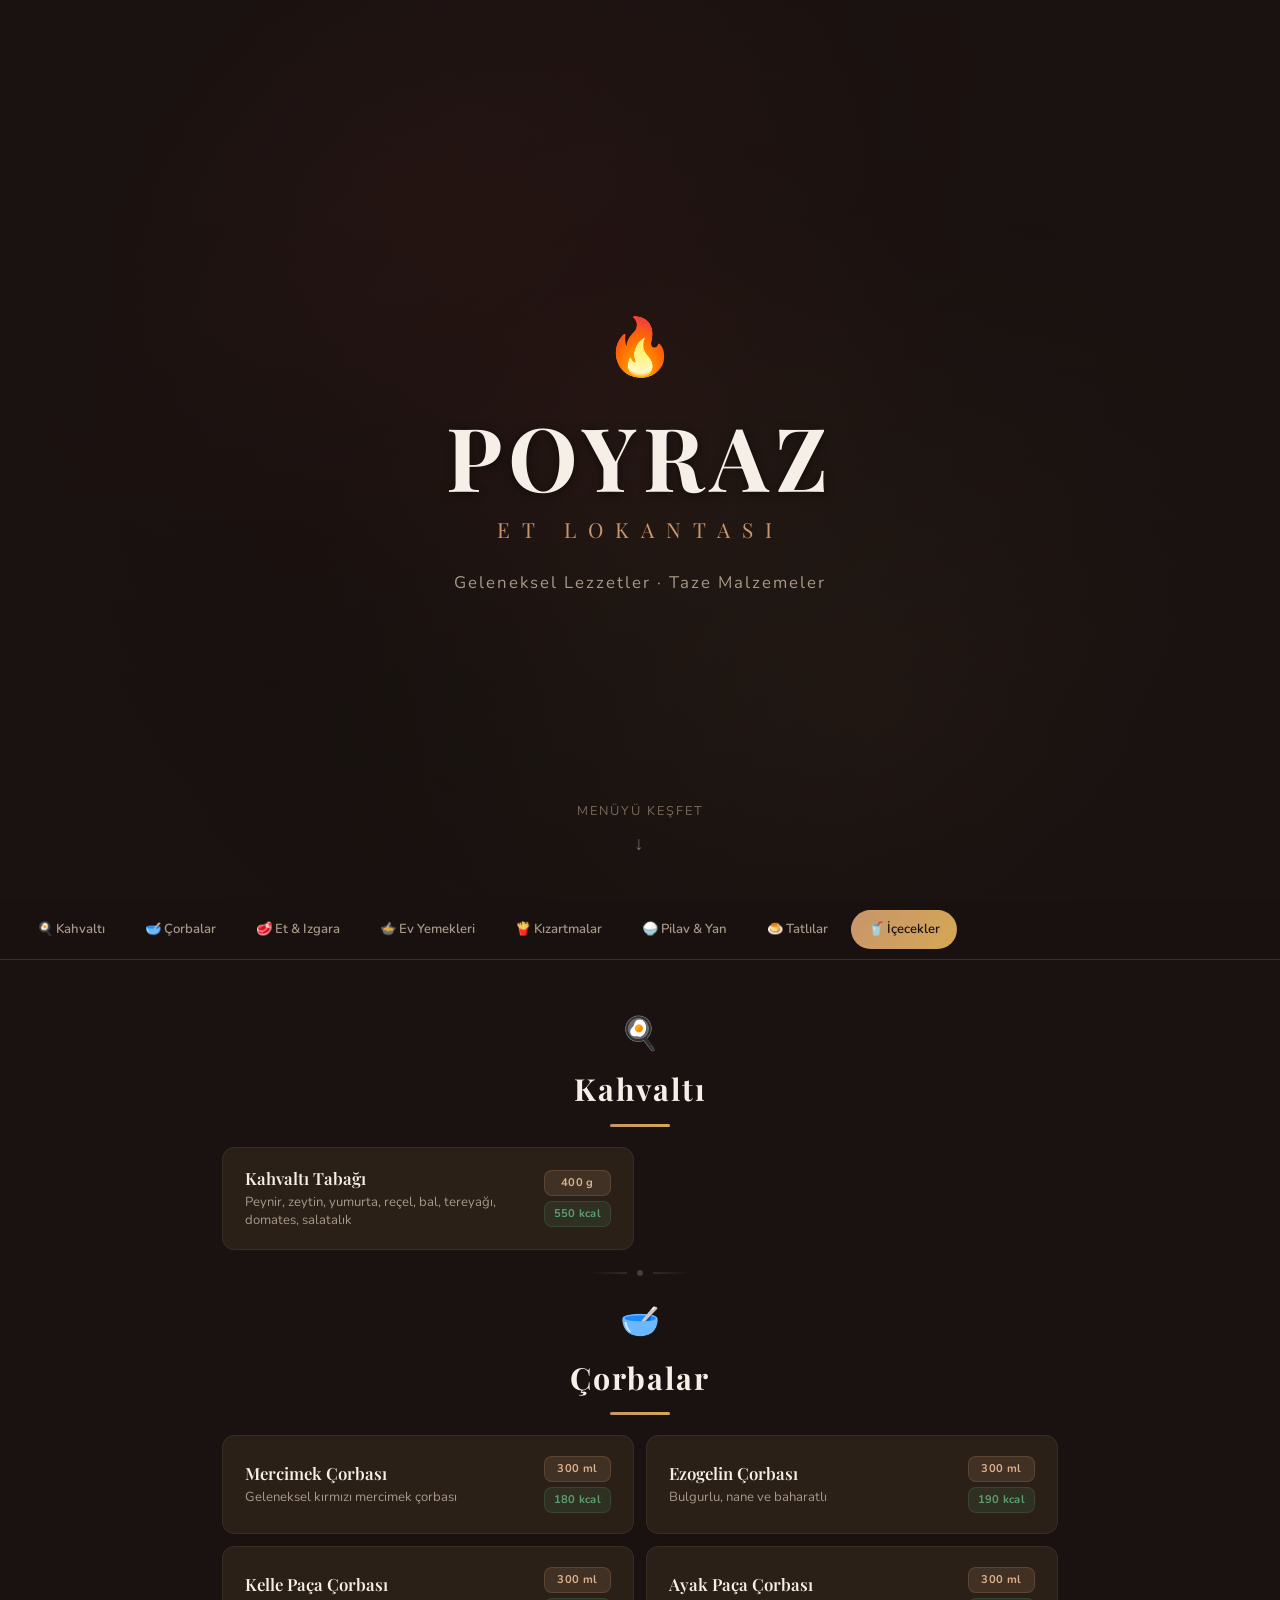
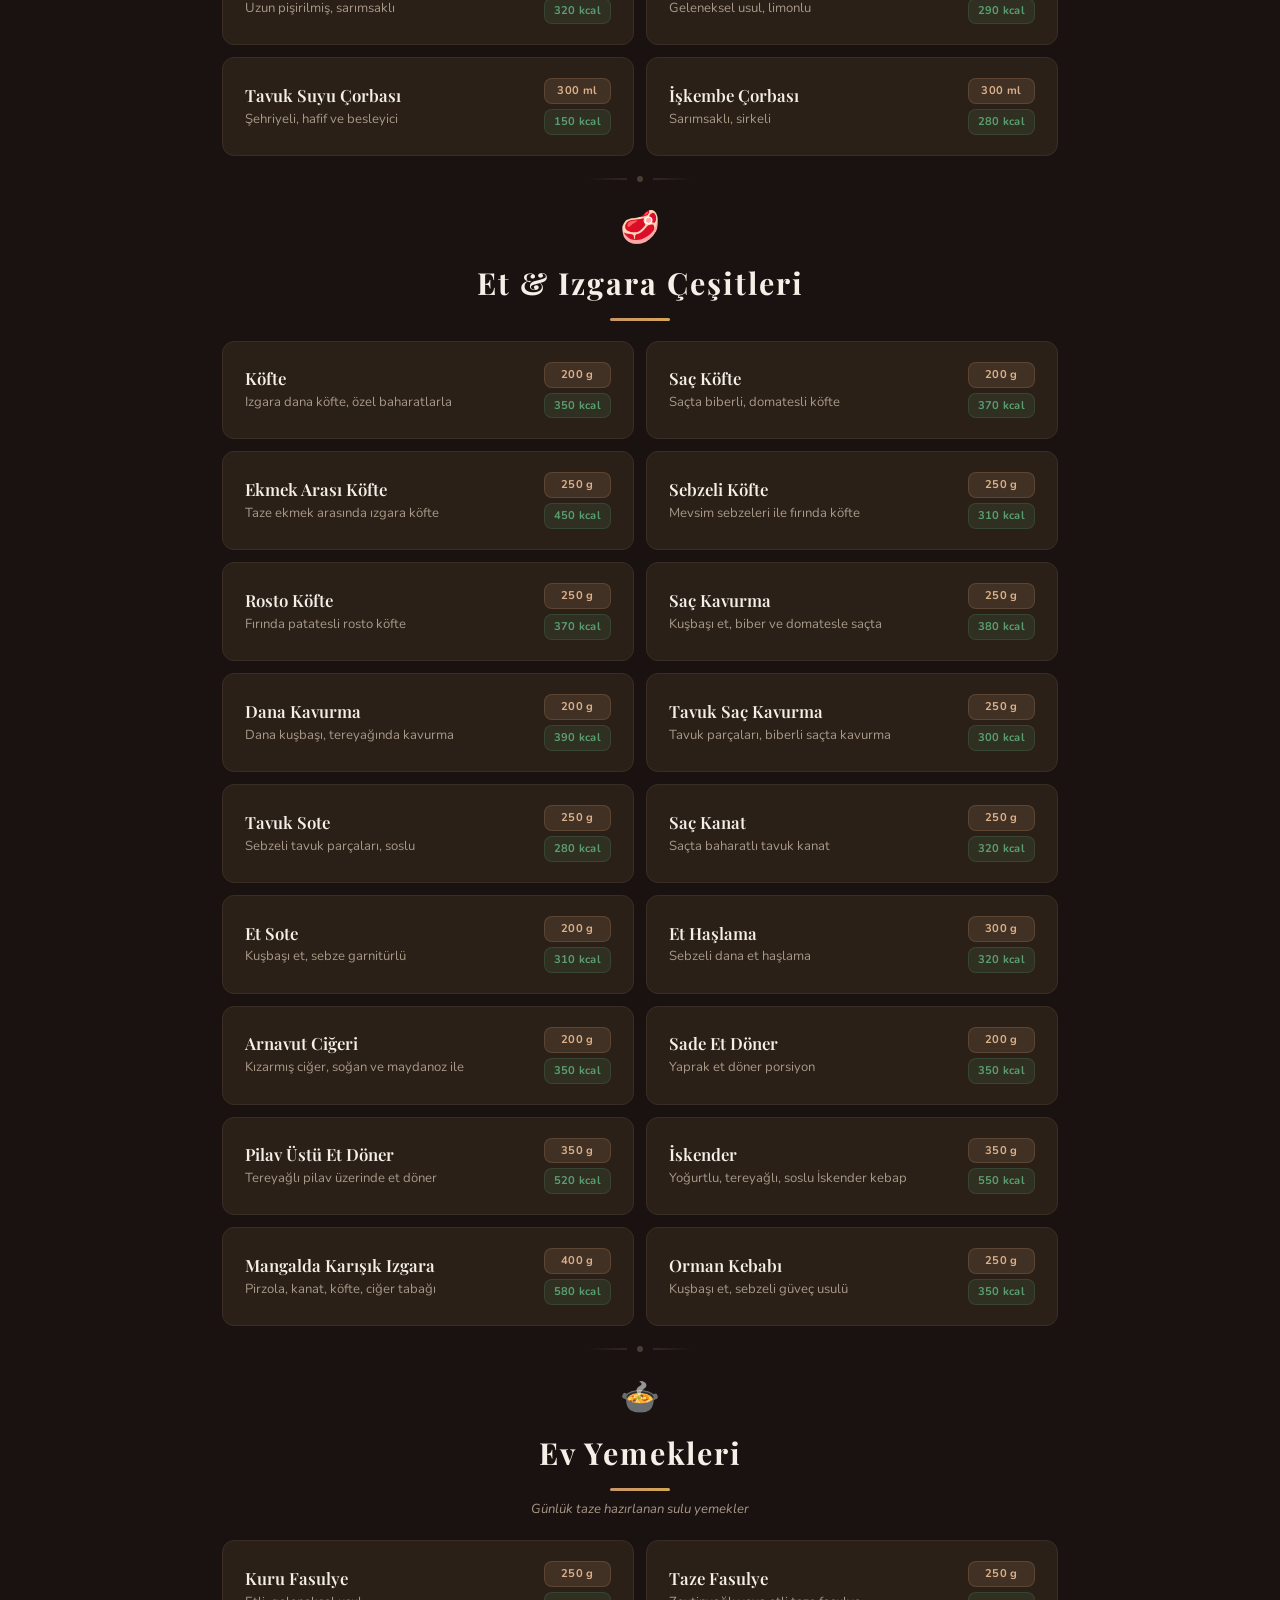
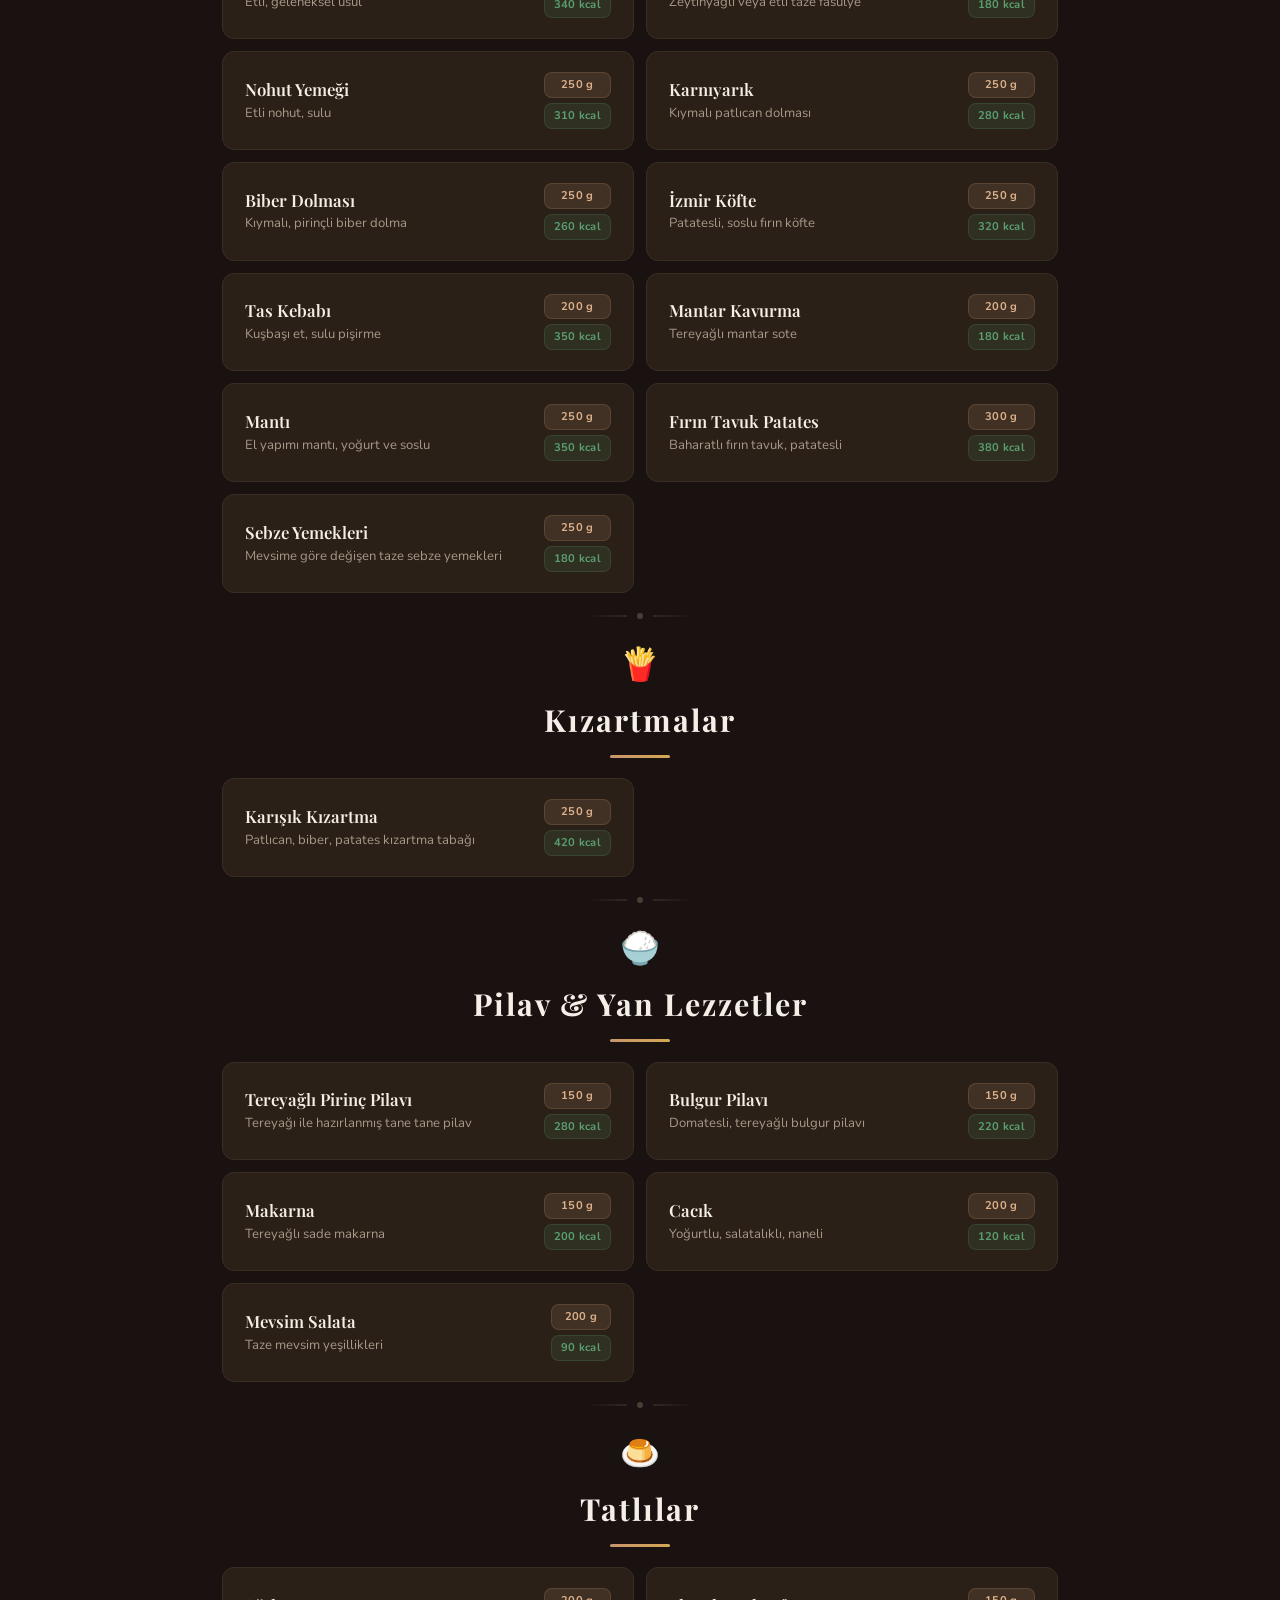
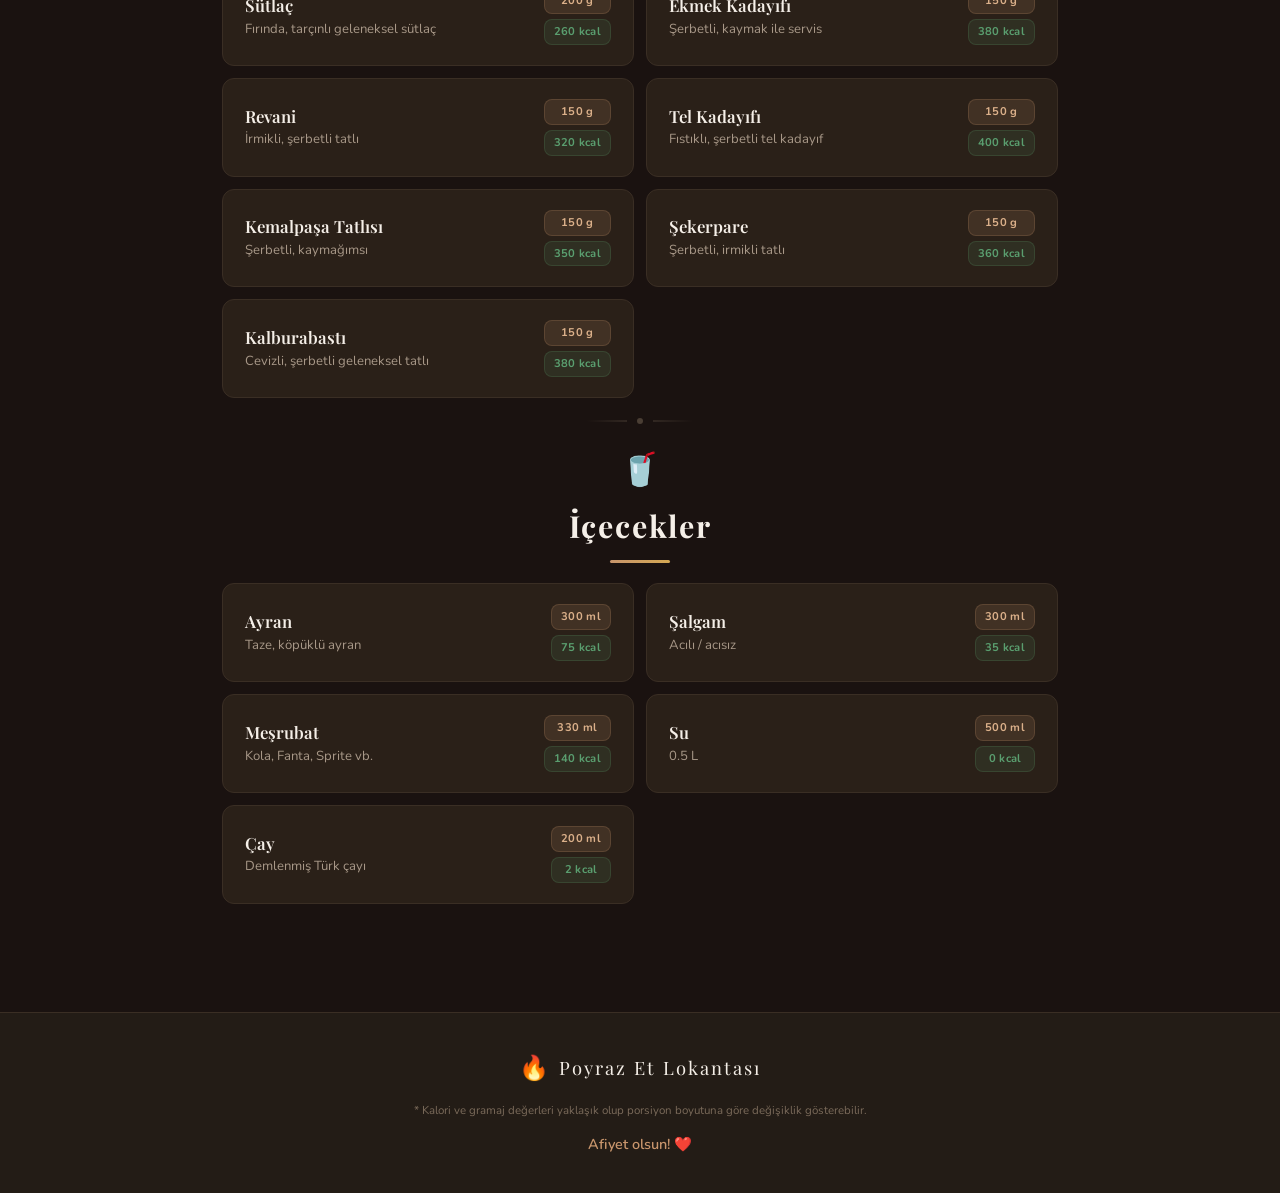
==== commit 5be2dfab: "Kategoriler duzenlendi, doner ve ozel gun et & izgaraya tasindi" ====
--- a/index.html
+++ b/index.html
@@ -37,12 +37,10 @@
             <a href="#corbalar" class="nav-link">🥣 Çorbalar</a>
             <a href="#et-izgara" class="nav-link">🥩 Et & Izgara</a>
             <a href="#ev-yemekleri" class="nav-link">🍲 Ev Yemekleri</a>
-            <a href="#doner" class="nav-link">🥙 Döner</a>
             <a href="#kizartmalar" class="nav-link">🍟 Kızartmalar</a>
             <a href="#pilav-yan" class="nav-link">🍚 Pilav & Yan</a>
             <a href="#tatlilar" class="nav-link">🍮 Tatlılar</a>
             <a href="#icecekler" class="nav-link">🥤 İçecekler</a>
-            <a href="#ozel-gun" class="nav-link">⭐ Özel Gün</a>
         </div>
     </nav>
 
@@ -280,6 +278,56 @@
                     </div>
                     <div class="card-info">
                         <span class="badge badge-gram">200 g</span>
+                        <span class="badge badge-cal">350 kcal</span>
+                    </div>
+                </div>
+                <div class="menu-card">
+                    <div class="card-content">
+                        <h3 class="item-name">Sade Et Döner</h3>
+                        <p class="item-desc">Yaprak et döner porsiyon</p>
+                    </div>
+                    <div class="card-info">
+                        <span class="badge badge-gram">200 g</span>
+                        <span class="badge badge-cal">350 kcal</span>
+                    </div>
+                </div>
+                <div class="menu-card">
+                    <div class="card-content">
+                        <h3 class="item-name">Pilav Üstü Et Döner</h3>
+                        <p class="item-desc">Tereyağlı pilav üzerinde et döner</p>
+                    </div>
+                    <div class="card-info">
+                        <span class="badge badge-gram">350 g</span>
+                        <span class="badge badge-cal">520 kcal</span>
+                    </div>
+                </div>
+                <div class="menu-card">
+                    <div class="card-content">
+                        <h3 class="item-name">İskender</h3>
+                        <p class="item-desc">Yoğurtlu, tereyağlı, soslu İskender kebap</p>
+                    </div>
+                    <div class="card-info">
+                        <span class="badge badge-gram">350 g</span>
+                        <span class="badge badge-cal">550 kcal</span>
+                    </div>
+                </div>
+                <div class="menu-card">
+                    <div class="card-content">
+                        <h3 class="item-name">Mangalda Karışık Izgara</h3>
+                        <p class="item-desc">Pirzola, kanat, köfte, ciğer tabağı</p>
+                    </div>
+                    <div class="card-info">
+                        <span class="badge badge-gram">400 g</span>
+                        <span class="badge badge-cal">580 kcal</span>
+                    </div>
+                </div>
+                <div class="menu-card">
+                    <div class="card-content">
+                        <h3 class="item-name">Orman Kebabı</h3>
+                        <p class="item-desc">Kuşbaşı et, sebzeli güveç usulü</p>
+                    </div>
+                    <div class="card-info">
+                        <span class="badge badge-gram">250 g</span>
                         <span class="badge badge-cal">350 kcal</span>
                     </div>
                 </div>
@@ -410,48 +458,7 @@
             </div>
         </section>
 
-        <div class="section-divider"><span class="divider-dot"></span></div>
-
-        <!-- ═══════════ Döner Çeşitleri ═══════════ -->
-        <section class="menu-section reveal-section" id="doner">
-            <div class="section-header">
-                <span class="section-icon">🥙</span>
-                <h2>Döner Çeşitleri</h2>
-                <div class="section-line"></div>
-            </div>
-            <div class="menu-grid">
-                <div class="menu-card">
-                    <div class="card-content">
-                        <h3 class="item-name">Sade Et Döner</h3>
-                        <p class="item-desc">Yaprak et döner porsiyon</p>
-                    </div>
-                    <div class="card-info">
-                        <span class="badge badge-gram">200 g</span>
-                        <span class="badge badge-cal">350 kcal</span>
-                    </div>
-                </div>
-                <div class="menu-card">
-                    <div class="card-content">
-                        <h3 class="item-name">Pilav Üstü Et Döner</h3>
-                        <p class="item-desc">Tereyağlı pilav üzerinde et döner</p>
-                    </div>
-                    <div class="card-info">
-                        <span class="badge badge-gram">350 g</span>
-                        <span class="badge badge-cal">520 kcal</span>
-                    </div>
-                </div>
-                <div class="menu-card">
-                    <div class="card-content">
-                        <h3 class="item-name">İskender</h3>
-                        <p class="item-desc">Yoğurtlu, tereyağlı, soslu İskender kebap</p>
-                    </div>
-                    <div class="card-info">
-                        <span class="badge badge-gram">350 g</span>
-                        <span class="badge badge-cal">550 kcal</span>
-                    </div>
-                </div>
-            </div>
-        </section>
+
 
         <div class="section-divider"><span class="divider-dot"></span></div>
 
@@ -685,41 +692,7 @@
             </div>
         </section>
 
-        <div class="section-divider"><span class="divider-dot"></span></div>
-
-        <!-- ═══════════ Özel Gün ═══════════ -->
-        <section class="menu-section special-section reveal-section" id="ozel-gun">
-            <div class="section-header">
-                <span class="section-icon">⭐</span>
-                <h2>Özel Gün Menüsü</h2>
-                <div class="section-line"></div>
-                <p class="section-note">Belirli günlerde servis edilir</p>
-            </div>
-            <div class="menu-grid">
-                <div class="menu-card card-special">
-                    <div class="special-badge">ÖZEL</div>
-                    <div class="card-content">
-                        <h3 class="item-name">Mangalda Karışık Izgara</h3>
-                        <p class="item-desc">Pirzola, kanat, köfte, ciğer tabağı</p>
-                    </div>
-                    <div class="card-info">
-                        <span class="badge badge-gram">400 g</span>
-                        <span class="badge badge-cal">580 kcal</span>
-                    </div>
-                </div>
-                <div class="menu-card card-special">
-                    <div class="special-badge">ÖZEL</div>
-                    <div class="card-content">
-                        <h3 class="item-name">Orman Kebabı</h3>
-                        <p class="item-desc">Kuşbaşı et, sebzeli güveç usulü</p>
-                    </div>
-                    <div class="card-info">
-                        <span class="badge badge-gram">250 g</span>
-                        <span class="badge badge-cal">350 kcal</span>
-                    </div>
-                </div>
-            </div>
-        </section>
+
 
     </main>
 
--- a/style.css
+++ b/style.css
@@ -43,7 +43,6 @@
 }
 
 html {
-    scroll-behavior: smooth;
     scroll-padding-top: calc(var(--nav-height) + 12px);
 }
 
